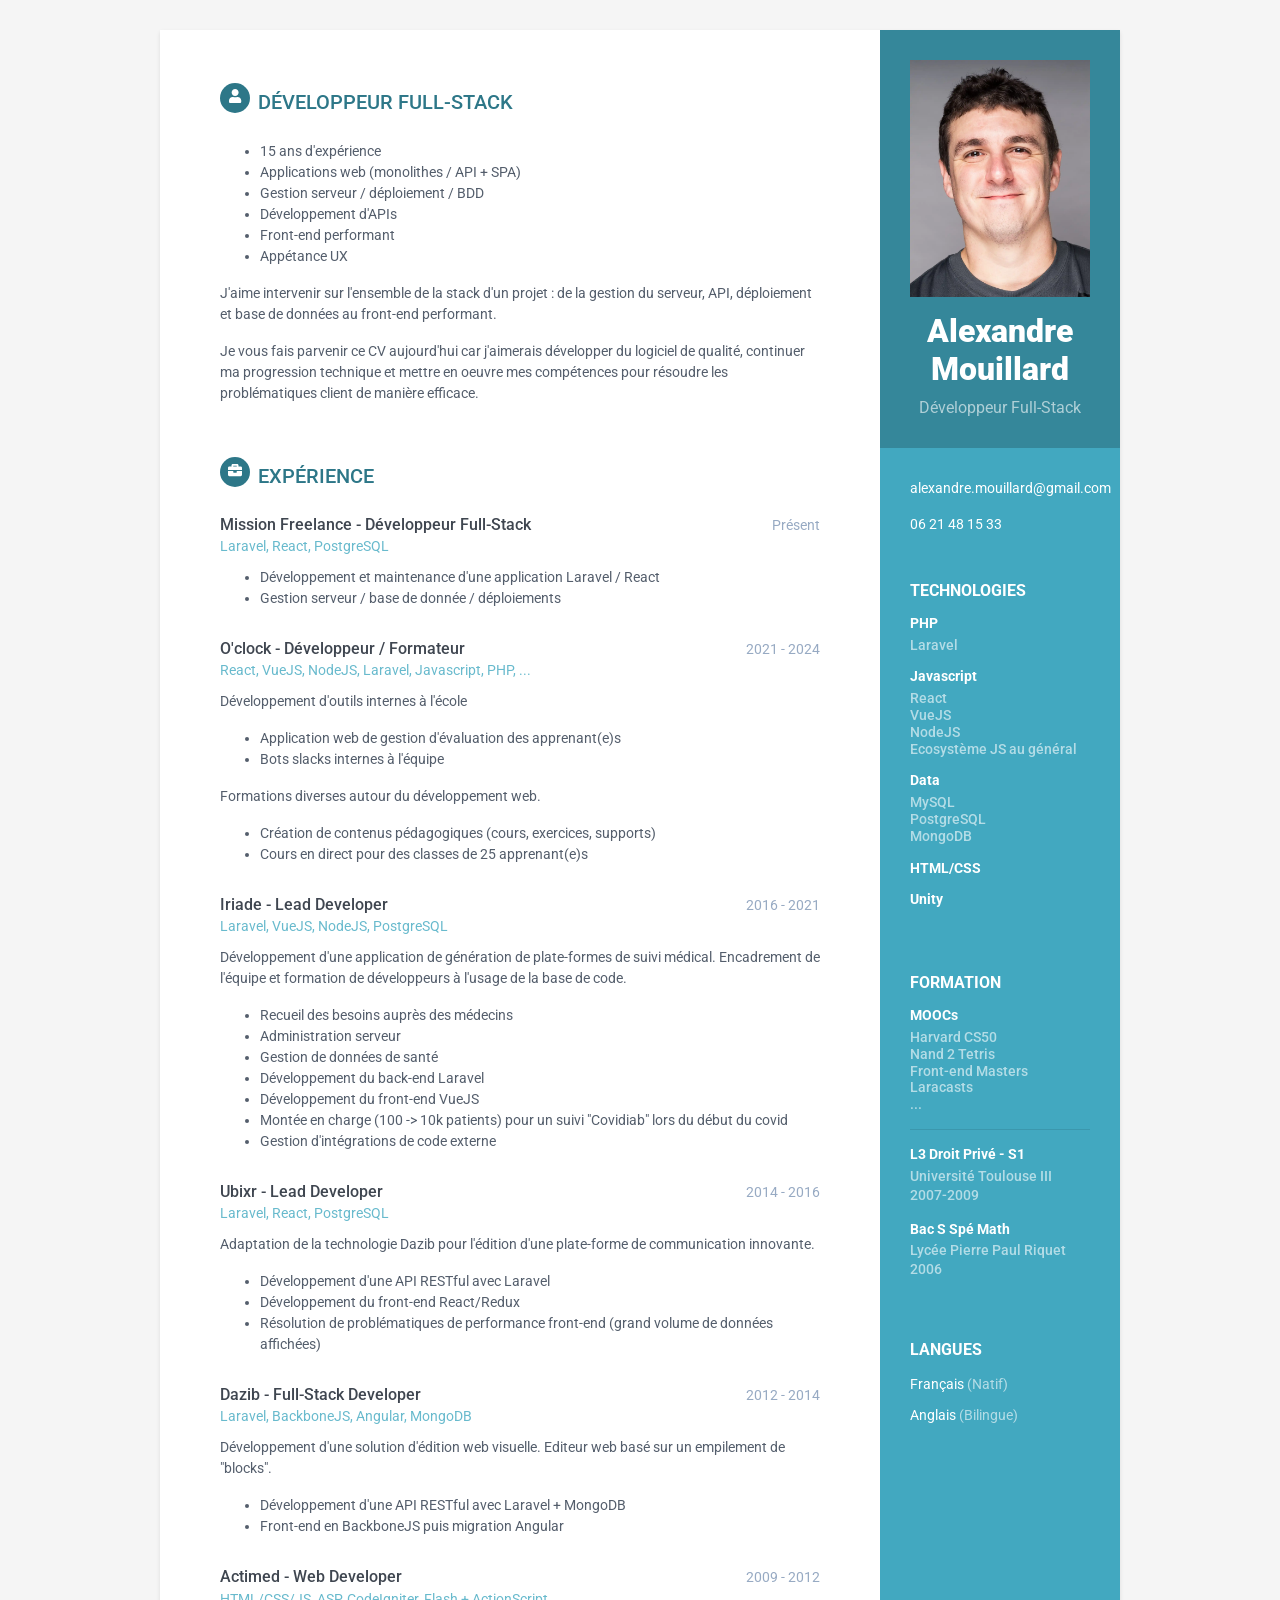
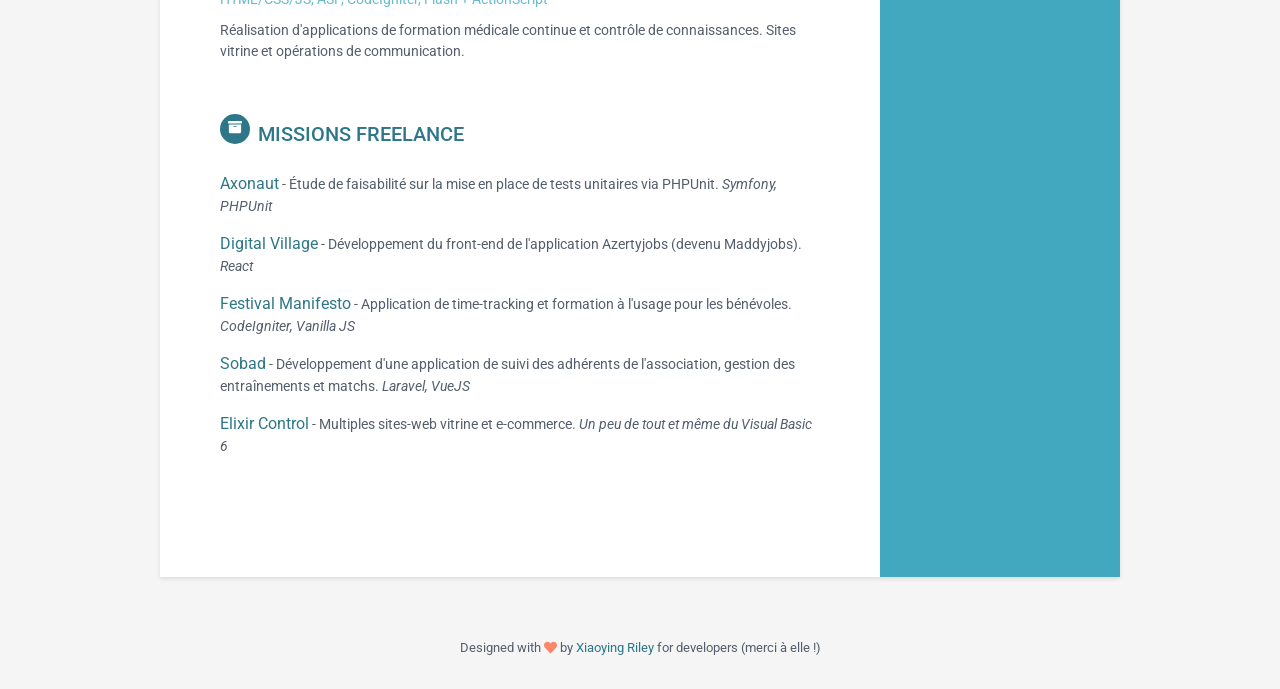
==== index.html @ 25137b3f "Correct dates fix" ====
<!DOCTYPE html>
<html lang="fr">
  <head>
    <title>CV - Alexandre Mouillard - Développeur Full-Stack</title>

    <!-- Meta -->
    <meta charset="utf-8">
    <meta http-equiv="X-UA-Compatible"
          content="IE=edge">
    <meta name="viewport"
          content="width=device-width, initial-scale=1.0">
    <!-- Google Font -->
    <link href="https://fonts.googleapis.com/css?family=Roboto:400,500,400italic,300italic,300,500italic,700,700italic,900,900italic"
          rel="stylesheet"
          type="text/css">
    <!-- FontAwesome JS-->
    <script defer
            src="assets/fontawesome/js/all.min.js"></script>
    <!-- Global CSS -->
    <link rel="stylesheet"
          href="assets/plugins/bootstrap/css/bootstrap.min.css">
    <!-- Theme CSS -->
    <link id="theme-style"
          rel="stylesheet"
          href="assets/css/orbit-1.css">
  </head>

  <body>
    <div class="wrapper">
      <div class="sidebar-wrapper">
        <div class="profile-container">
          <img class="profile" src="assets/images/avatar.webp" alt="" style="max-width: 100%">
          <h1 class="name">Alexandre Mouillard</h1>
          <h3 class="tagline">Développeur Full-Stack</h3>
        </div>

        <div class="contact-container container-block" style="padding-bottom: 0">
          <ul class="list-unstyled contact-list">
            <li class="email">
              <a href="mailto: alexandre.mouillard@gmail.com">alexandre.mouillard@gmail.com</a>
            </li>
            <li class="phone">
              <a href="tel:+33621481533">06 21 48 15 33</a>
            </li>
          </ul>
        </div><!--//contact-container-->

        <div class="education-container container-block">
          <h2 class="container-block-title">Technologies</h2>
          <div class="item">
            <h4 class="degree">PHP</h4>
            <h5 class="meta">Laravel</h5>
          </div><!--//item-->
          <div class="item">
            <h4 class="degree">Javascript</h4>
            <h5 class="meta">React</h5>
            <h5 class="meta">VueJS</h5>
            <h5 class="meta">NodeJS</h5>
            <h5 class="meta">Ecosystème JS au général</h5>
          </div><!--//item-->
          <div class="item">
            <h4 class="degree">Data</h4>
            <h5 class="meta">MySQL</h5>
            <h5 class="meta">PostgreSQL</h5>
            <h5 class="meta">MongoDB</h5>
          </div><!--//item-->
          <div class="item">
            <h4 class="degree">HTML/CSS</h4>
          </div><!--//item-->
          <div class="item">
            <h4 class="degree">Unity</h4>
          </div>
        </div><!--//education-container-->

        <div class="education-container container-block">
          <h2 class="container-block-title">Formation</h2>
          <div class="item">
            <h4 class="degree">MOOCs</h4>
            <h5 class="meta">Harvard CS50</h5>
            <h5 class="meta">Nand 2 Tetris</h5>
            <h5 class="meta">Front-end Masters</h5>
            <h5 class="meta">Laracasts</h5>
            <h5 class="meta">...</h5>
          </div>
          <hr>
          <div class="item">
            <h4 class="degree">L3 Droit Privé - S1</h4>
            <h5 class="meta"></h5>
            <h5 class="meta">Université Toulouse III</h5>
            <div class="time">2007-2009</div>
          </div><!--//item-->
          <div class="item">
            <h4 class="degree">Bac S Spé Math</h4>
            <h5 class="meta">Lycée Pierre Paul Riquet</h5>
            <div class="time">2006</div>
          </div><!--//item-->
        </div><!--//education-container-->



        <div class="languages-container container-block">
          <h2 class="container-block-title">Langues</h2>
          <ul class="list-unstyled interests-list">
            <li>Français
              <span class="lang-desc">(Natif)</span>
            </li>
            <li>Anglais
              <span class="lang-desc">(Bilingue)</span>
            </li>
          </ul>
        </div><!--//interests-->
      </div><!--//sidebar-wrapper-->

      <div class="main-wrapper">
        <section class="section summary-section">
          <h2 class="section-title">
            <span class="icon-holder"><i class="fas fa-user"></i></span>Développeur Full-Stack
          </h2>
          <div class="summary">
            <ul>
              <li>15 ans d'expérience</li>
              <li>Applications web (monolithes / API + SPA)</li>
              <li>Gestion serveur / déploiement / BDD</li>
              <li>Développement d'APIs</li>
              <li>Front-end performant</li>
              <li>Appétance UX</li>
            </ul>

            <p>J'aime intervenir sur l'ensemble de la stack d'un projet : de la gestion du serveur, API, déploiement et base de données au front-end performant.</p>
            <p>Je vous fais parvenir ce CV aujourd'hui car j'aimerais développer du logiciel de qualité, continuer ma progression technique et mettre en oeuvre mes compétences pour résoudre les problématiques client de manière efficace.</p>
          </div><!--//summary-->
        </section><!--//section-->

        <section class="section experiences-section">
          <h2 class="section-title">
            <span class="icon-holder"><i class="fas fa-briefcase"></i></span>Expérience
          </h2>

          <div class="item">
            <div class="meta">
              <div class="upper-row">
                <h3 class="job-title">Mission Freelance - Développeur Full-Stack</h3>
                <div class="time">Présent</div>
              </div><!--//upper-row-->
              <div class="company">Laravel, React, PostgreSQL</div>
            </div><!--//meta-->
            <div class="details">
              <ul>
                <li>Développement et maintenance d'une application Laravel / React</li>
                <li>Gestion serveur / base de donnée / déploiements</li>
              </ul>
            </div><!--//details-->
          </div><!--//item-->

          <div class="item">
            <div class="meta">
              <div class="upper-row">
                <h3 class="job-title">O'clock - Développeur / Formateur</h3>
                <div class="time">2021 - 2024</div>
              </div><!--//upper-row-->
              <div class="company">React, VueJS, NodeJS, Laravel, Javascript, PHP, ...</div>
            </div><!--//meta-->
            <div class="details">
              <p>Développement d'outils internes à l'école</p>
              <ul>
                <li>Application web de gestion d'évaluation des apprenant(e)s</li>
                <li>Bots slacks internes à l'équipe</li>
              </ul>
              <p>Formations diverses autour du développement web.</p>
              <ul>
                <li>Création de contenus pédagogiques (cours, exercices, supports)</li>
                <li>Cours en direct pour des classes de 25 apprenant(e)s</li>
              </ul>
            </div><!--//details-->
          </div><!--//item-->

          <div class="item">
            <div class="meta">
              <div class="upper-row">
                <h3 class="job-title">Iriade - Lead Developer</h3>
                <div class="time">2016 - 2021</div>
              </div><!--//upper-row-->
              <div class="company">Laravel, VueJS, NodeJS, PostgreSQL</div>
            </div><!--//meta-->
            <div class="details">
              <p>Développement d'une application de génération de plate-formes de suivi médical. Encadrement de l'équipe et formation de développeurs à l'usage de la base de code.</p>
              <ul>
                <li>Recueil des besoins auprès des médecins</li>
                <li>Administration serveur</li>
                <li>Gestion de données de santé</li>
                <li>Développement du back-end Laravel</li>
                <li>Développement du front-end VueJS</li>
                <li>Montée en charge (100 -> 10k patients) pour un suivi "Covidiab" lors du début du covid</li>
                <li>Gestion d'intégrations de code externe</li>
              </ul>
            </div><!--//details-->
          </div><!--//item-->

          <div class="item">
            <div class="meta">
              <div class="upper-row">
                <h3 class="job-title">Ubixr - Lead Developer</h3>
                <div class="time">2014 - 2016</div>
              </div><!--//upper-row-->
              <div class="company">Laravel, React, PostgreSQL</div>
            </div><!--//meta-->
            <div class="details">
              <p>Adaptation de la technologie Dazib pour l'édition d'une plate-forme de communication innovante.</p>
              <ul>
                <li>Développement d'une API RESTful avec Laravel</li>
                <li>Développement du front-end React/Redux</li>
                <li>Résolution de problématiques de performance front-end (grand volume de données affichées)</li>
              </ul>
            </div><!--//details-->
          </div><!--//item-->

          <div class="item">
            <div class="meta">
              <div class="upper-row">
                <h3 class="job-title">Dazib - Full-Stack Developer</h3>
                <div class="time">2012 - 2014</div>
              </div><!--//upper-row-->
              <div class="company">Laravel, BackboneJS, Angular, MongoDB</div>
            </div><!--//meta-->
            <div class="details">
              <p>Développement d'une solution d'édition web visuelle. Editeur web basé sur un empilement de "blocks".</p>
              <ul>
                <li>Développement d'une API RESTful avec Laravel + MongoDB</li>
                <li>Front-end en BackboneJS puis migration Angular</li>
              </ul>
            </div><!--//details-->
          </div><!--//item-->

          <div class="item">
            <div class="meta">
              <div class="upper-row">
                <h3 class="job-title">Actimed - Web Developer</h3>
                <div class="time">2009 - 2012</div>
              </div><!--//upper-row-->
              <div class="company">HTML/CSS/JS, ASP, CodeIgniter, Flash + ActionScript</div>
            </div><!--//meta-->
            <div class="details">
             <p>Réalisation d'applications de formation médicale continue et contrôle de connaissances. Sites vitrine et opérations de communication.</p>
            </div><!--//details-->
          </div><!--//item-->
        </section><!--//section-->

        <section class="section projects-section">
          <h2 class="section-title">
            <span class="icon-holder"><i class="fas fa-archive"></i></span>Missions freelance
          </h2>

          <div class="item">
            <span class="project-title"><a href="#"
                                           target="_blank">Axonaut</a></span> -
            <span class="project-tagline">Étude de faisabilité sur la mise en place de tests unitaires via PHPUnit. <i>Symfony, PHPUnit</i></span>
          </div><!--//item-->

          <div class="item">
            <span class="project-title"><a href="#"
                                           target="_blank">Digital Village</a></span> -
            <span class="project-tagline">Développement du front-end de l'application Azertyjobs (devenu Maddyjobs). <i>React</i></span>
          </div><!--//item-->

          <div class="item">
            <span class="project-title"><a href="#"
                                           target="_blank">Festival Manifesto</a></span> -
            <span class="project-tagline">Application de time-tracking et formation à l'usage pour les bénévoles. <i>CodeIgniter, Vanilla JS</i></span>
          </div><!--//item-->

          <div class="item">
            <span class="project-title"><a href="#"
                                           target="_blank">Sobad</a></span> -
            <span class="project-tagline">Développement d'une application de suivi des adhérents de l'association, gestion des entraînements et matchs. <i>Laravel, VueJS</i></span>
          </div><!--//item-->

          <div class="item">
            <span class="project-title"><a href="#"
                                           target="_blank">Elixir Control</a></span> -
            <span class="project-tagline">Multiples sites-web vitrine et e-commerce. <i>Un peu de tout et même du Visual Basic 6</i></span>
          </div><!--//item-->
        </section><!--//section-->
      </div><!--//main-body-->
    </div>

    <footer class="footer">
      <div class="text-center">
        <!--/* This template is free as long as you keep the footer attribution link. If you'd like to use the template without the attribution link, you can buy the commercial license via our website: themes.3rdwavemedia.com Thank you for your support. :) */-->
        <small class="copyright">Designed with
          <i class="fas fa-heart"></i> by
          <a href="http://themes.3rdwavemedia.com"
             target="_blank">Xiaoying Riley</a> for developers (merci à elle !)</small>
      </div><!--//container-->
    </footer><!--//footer-->

  </body>
</html>
---- assets/css/orbit-1.css ----
/*! 
 * Template Name: Orbit - Bootstrap 4 Resume/CV Template for Developers
 * Version: 2.2
 * Author: Xiaoying Riley
 * Copyright: 3rd Wave Media
 * Twitter: @3rdwave_themes
 * Website: http://themes.3rdwavemedia.com/
*/
body {
  font-family: 'Roboto', sans-serif;
  color: #545E6C;
  background: #f5f5f5;
  font-size: 14px;
  -webkit-font-smoothing: antialiased;
  -moz-osx-font-smoothing: grayscale;
}

h1,
h2,
h3,
h4,
h5,
h6 {
  font-weight: 700;
}

a {
  color: #2d7788;
}

a:hover {
  text-decoration: underline;
  color: #1a454f;
  -webkit-transition: all 0.4s ease-in-out;
  -moz-transition: all 0.4s ease-in-out;
  -ms-transition: all 0.4s ease-in-out;
  -o-transition: all 0.4s ease-in-out;
}

a:focus {
  text-decoration: none;
}

p {
  line-height: 1.5;
}

.wrapper {
  background: #42A8C0;
  max-width: 960px;
  margin: 0 auto;
  margin-top: 30px;
  position: relative;
  -webkit-box-shadow: 0px 2px 4px rgba(0, 0, 0, 0.1);
  -moz-box-shadow: 0px 2px 4px rgba(0, 0, 0, 0.1);
  box-shadow: 0px 2px 4px rgba(0, 0, 0, 0.1);
}

.sidebar-wrapper {
  background: #42A8C0;
  position: absolute;
  right: 0;
  width: 240px;
  height: 100%;
  min-height: 800px;
  color: #fff;
}

.sidebar-wrapper a {
  color: #fff;
}

.sidebar-wrapper .profile-container {
  padding: 30px;
  background: rgba(0, 0, 0, 0.2);
  text-align: center;
  color: #fff;
}

.sidebar-wrapper .name {
  font-size: 32px;
  font-weight: 900;
  margin-top: 0;
  margin-bottom: 10px;
}

.sidebar-wrapper .tagline {
  color: rgba(255, 255, 255, 0.6);
  font-size: 16px;
  font-weight: 400;
  margin-top: 0;
  margin-bottom: 0;
}

.sidebar-wrapper .profile {
  margin-bottom: 15px;
}

.sidebar-wrapper .contact-list .svg-inline--fa {
  margin-right: 5px;
  font-size: 18px;
  vertical-align: middle;
}

.sidebar-wrapper .contact-list li {
  margin-bottom: 15px;
}

.sidebar-wrapper .contact-list li:last-child {
  margin-bottom: 0;
}

.sidebar-wrapper .contact-list .email .svg-inline--fa {
  font-size: 14px;
}

.sidebar-wrapper .container-block {
  padding: 30px;
}

.sidebar-wrapper .container-block-title {
  text-transform: uppercase;
  font-size: 16px;
  font-weight: 700;
  margin-top: 0;
  margin-bottom: 15px;
}

.sidebar-wrapper .degree {
  font-size: 14px;
  margin-top: 0;
  margin-bottom: 5px;
}

.sidebar-wrapper .education-container .item {
  margin-bottom: 15px;
}

.sidebar-wrapper .education-container .item:last-child {
  margin-bottom: 0;
}

.sidebar-wrapper .education-container .meta {
  color: rgba(255, 255, 255, 0.6);
  font-weight: 500;
  margin-bottom: 0px;
  margin-top: 0;
  font-size: 14px;
}

.sidebar-wrapper .education-container .time {
  color: rgba(255, 255, 255, 0.6);
  font-weight: 500;
  margin-bottom: 0px;
}

.sidebar-wrapper .languages-container .lang-desc {
  color: rgba(255, 255, 255, 0.6);
}

.sidebar-wrapper .languages-list {
  margin-bottom: 0;
}

.sidebar-wrapper .languages-list li {
  margin-bottom: 10px;
}

.sidebar-wrapper .languages-list li:last-child {
  margin-bottom: 0;
}

.sidebar-wrapper .interests-list {
  margin-bottom: 0;
}

.sidebar-wrapper .interests-list li {
  margin-bottom: 10px;
}

.sidebar-wrapper .interests-list li:last-child {
  margin-bottom: 0;
}

.main-wrapper {
  background: #fff;
  padding: 60px;
  padding-right: 300px;
}

.main-wrapper .section-title {
  text-transform: uppercase;
  font-size: 20px;
  font-weight: 500;
  color: #2d7788;
  position: relative;
  margin-top: 0;
  margin-bottom: 20px;
}

.main-wrapper .section-title .icon-holder {
  width: 30px;
  height: 30px;
  margin-right: 8px;
  display: inline-block;
  color: #fff;
  -webkit-border-radius: 50%;
  -moz-border-radius: 50%;
  -ms-border-radius: 50%;
  -o-border-radius: 50%;
  border-radius: 50%;
  -moz-background-clip: padding;
  -webkit-background-clip: padding-box;
  background-clip: padding-box;
  background: #2d7788;
  text-align: center;
  font-size: 16px;
  position: relative;
  top: -8px;
}

.main-wrapper .section-title .icon-holder .svg-inline--fa {
  font-size: 14px;
  margin-top: 6px;
}

.main-wrapper .section {
  margin-bottom: 60px;
}

.main-wrapper .experiences-section .item {
  margin-bottom: 30px;
}

.main-wrapper .upper-row {
  position: relative;
  overflow: hidden;
  margin-bottom: 2px;
}

.main-wrapper .job-title {
  color: #3F4650;
  font-size: 16px;
  margin-top: 0;
  margin-bottom: 0;
  font-weight: 500;
}

.main-wrapper .time {
  position: absolute;
  right: 0;
  top: 0;
  color: #97AAC3;
}

.main-wrapper .company {
  margin-bottom: 10px;
  color: #68bacd;
}

.main-wrapper .project-title {
  font-size: 16px;
  font-weight: 400;
  margin-top: 0;
  margin-bottom: 5px;
}

.main-wrapper .projects-section .intro {
  margin-bottom: 30px;
}

.main-wrapper .projects-section .item {
  margin-bottom: 15px;
}

.skillset .item {
  margin-bottom: 15px;
  overflow: hidden;
}

.skillset .level-title {
  font-size: 14px;
  margin-top: 0;
  margin-bottom: 12px;
}

.skillset .level-bar {
  height: 12px;
  background: #f5f5f5;
  -webkit-border-radius: 2px;
  -moz-border-radius: 2px;
  -ms-border-radius: 2px;
  -o-border-radius: 2px;
  border-radius: 2px;
  -moz-background-clip: padding;
  -webkit-background-clip: padding-box;
  background-clip: padding-box;
}

.skillset .theme-progress-bar {
  background: #68bacd;
}

.footer {
  padding: 30px;
  padding-top: 60px;
}

.footer .copyright {
  line-height: 1.6;
  color: #545E6C;
  font-size: 13px;
}

.footer .fa-heart {
  color: #fb866a;
}

@media (max-width: 767.98px) {
  .sidebar-wrapper {
    position: static;
    width: inherit;
  }

  .main-wrapper {
    padding: 30px;
  }

  .main-wrapper .time {
    position: static;
    display: block;
    margin-top: 5px;
  }

  .main-wrapper .upper-row {
    margin-bottom: 0;
  }
}

@media (min-width: 992px) {
  .skillset .level-title {
    display: inline-block;
    float: left;
    width: 30%;
    margin-bottom: 0;
  }
}
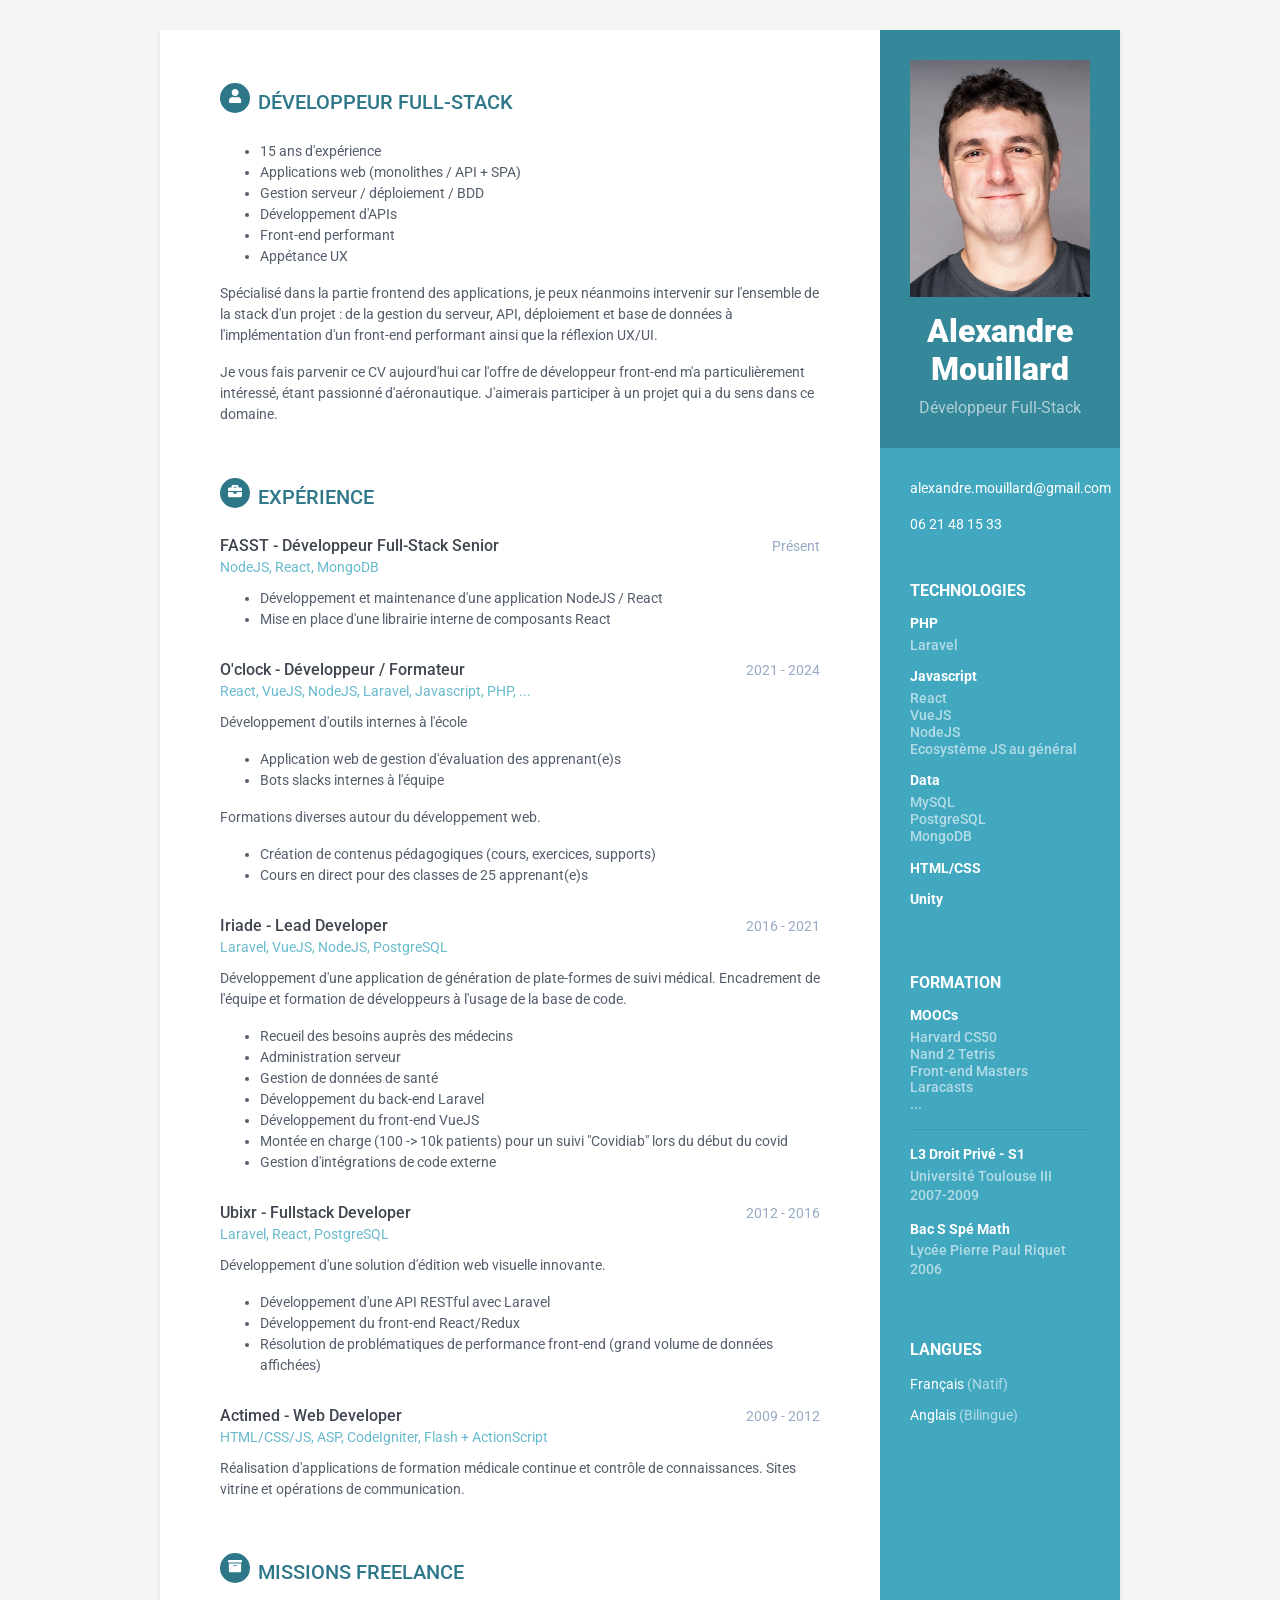
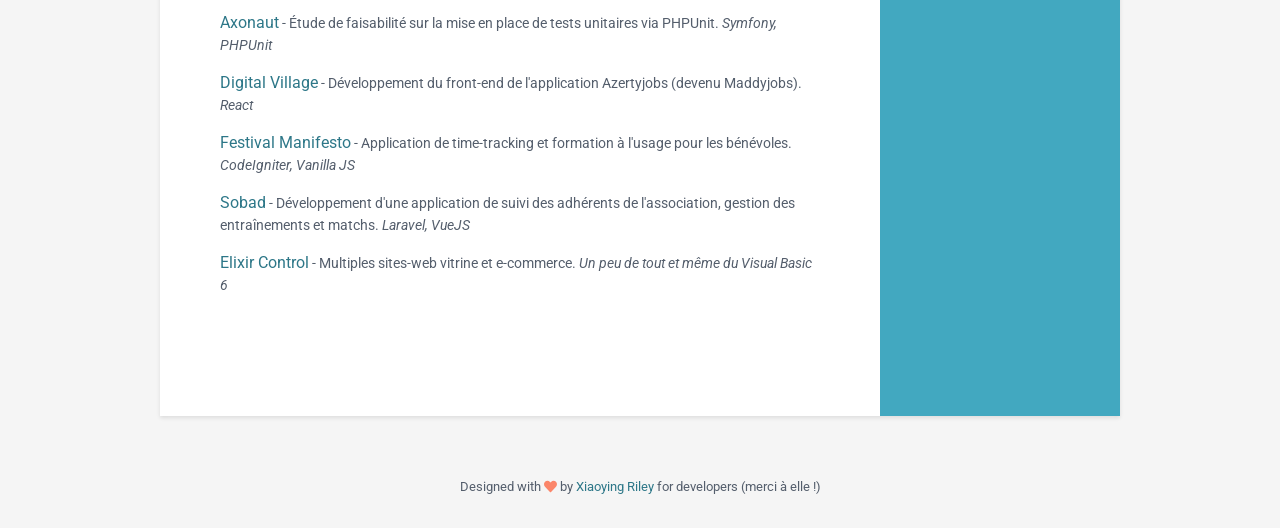
==== commit 8ddd12a6: "Update" ====
--- a/index.html
+++ b/index.html
@@ -1,298 +1,284 @@
 <!DOCTYPE html>
 <html lang="fr">
-  <head>
-    <title>CV - Alexandre Mouillard - Développeur Full-Stack</title>
-
-    <!-- Meta -->
-    <meta charset="utf-8">
-    <meta http-equiv="X-UA-Compatible"
-          content="IE=edge">
-    <meta name="viewport"
-          content="width=device-width, initial-scale=1.0">
-    <!-- Google Font -->
-    <link href="https://fonts.googleapis.com/css?family=Roboto:400,500,400italic,300italic,300,500italic,700,700italic,900,900italic"
-          rel="stylesheet"
-          type="text/css">
-    <!-- FontAwesome JS-->
-    <script defer
-            src="assets/fontawesome/js/all.min.js"></script>
-    <!-- Global CSS -->
-    <link rel="stylesheet"
-          href="assets/plugins/bootstrap/css/bootstrap.min.css">
-    <!-- Theme CSS -->
-    <link id="theme-style"
-          rel="stylesheet"
-          href="assets/css/orbit-1.css">
-  </head>
-
-  <body>
-    <div class="wrapper">
-      <div class="sidebar-wrapper">
-        <div class="profile-container">
-          <img class="profile" src="assets/images/avatar.webp" alt="" style="max-width: 100%">
-          <h1 class="name">Alexandre Mouillard</h1>
-          <h3 class="tagline">Développeur Full-Stack</h3>
+
+<head>
+  <title>CV - Alexandre Mouillard - Développeur Full-Stack</title>
+
+  <!-- Meta -->
+  <meta charset="utf-8">
+  <meta http-equiv="X-UA-Compatible" content="IE=edge">
+  <meta name="viewport" content="width=device-width, initial-scale=1.0">
+  <!-- Google Font -->
+  <link
+    href="https://fonts.googleapis.com/css?family=Roboto:400,500,400italic,300italic,300,500italic,700,700italic,900,900italic"
+    rel="stylesheet" type="text/css">
+  <!-- FontAwesome JS-->
+  <script defer src="assets/fontawesome/js/all.min.js"></script>
+  <!-- Global CSS -->
+  <link rel="stylesheet" href="assets/plugins/bootstrap/css/bootstrap.min.css">
+  <!-- Theme CSS -->
+  <link id="theme-style" rel="stylesheet" href="assets/css/orbit-1.css">
+</head>
+
+<body>
+  <div class="wrapper">
+    <div class="sidebar-wrapper">
+      <div class="profile-container">
+        <img class="profile" src="assets/images/avatar.webp" alt="" style="max-width: 100%">
+        <h1 class="name">Alexandre Mouillard</h1>
+        <h3 class="tagline">Développeur Full-Stack</h3>
+      </div>
+
+      <div class="contact-container container-block" style="padding-bottom: 0">
+        <ul class="list-unstyled contact-list">
+          <li class="email">
+            <a href="mailto: alexandre.mouillard@gmail.com">alexandre.mouillard@gmail.com</a>
+          </li>
+          <li class="phone">
+            <a href="tel:+33621481533">06 21 48 15 33</a>
+          </li>
+        </ul>
+      </div><!--//contact-container-->
+
+      <div class="education-container container-block">
+        <h2 class="container-block-title">Technologies</h2>
+        <div class="item">
+          <h4 class="degree">PHP</h4>
+          <h5 class="meta">Laravel</h5>
+        </div><!--//item-->
+        <div class="item">
+          <h4 class="degree">Javascript</h4>
+          <h5 class="meta">React</h5>
+          <h5 class="meta">VueJS</h5>
+          <h5 class="meta">NodeJS</h5>
+          <h5 class="meta">Ecosystème JS au général</h5>
+        </div><!--//item-->
+        <div class="item">
+          <h4 class="degree">Data</h4>
+          <h5 class="meta">MySQL</h5>
+          <h5 class="meta">PostgreSQL</h5>
+          <h5 class="meta">MongoDB</h5>
+        </div><!--//item-->
+        <div class="item">
+          <h4 class="degree">HTML/CSS</h4>
+        </div><!--//item-->
+        <div class="item">
+          <h4 class="degree">Unity</h4>
         </div>
-
-        <div class="contact-container container-block" style="padding-bottom: 0">
-          <ul class="list-unstyled contact-list">
-            <li class="email">
-              <a href="mailto: alexandre.mouillard@gmail.com">alexandre.mouillard@gmail.com</a>
-            </li>
-            <li class="phone">
-              <a href="tel:+33621481533">06 21 48 15 33</a>
-            </li>
+      </div><!--//education-container-->
+
+      <div class="education-container container-block">
+        <h2 class="container-block-title">Formation</h2>
+        <div class="item">
+          <h4 class="degree">MOOCs</h4>
+          <h5 class="meta">Harvard CS50</h5>
+          <h5 class="meta">Nand 2 Tetris</h5>
+          <h5 class="meta">Front-end Masters</h5>
+          <h5 class="meta">Laracasts</h5>
+          <h5 class="meta">...</h5>
+        </div>
+        <hr>
+        <div class="item">
+          <h4 class="degree">L3 Droit Privé - S1</h4>
+          <h5 class="meta"></h5>
+          <h5 class="meta">Université Toulouse III</h5>
+          <div class="time">2007-2009</div>
+        </div><!--//item-->
+        <div class="item">
+          <h4 class="degree">Bac S Spé Math</h4>
+          <h5 class="meta">Lycée Pierre Paul Riquet</h5>
+          <div class="time">2006</div>
+        </div><!--//item-->
+      </div><!--//education-container-->
+
+
+
+      <div class="languages-container container-block">
+        <h2 class="container-block-title">Langues</h2>
+        <ul class="list-unstyled interests-list">
+          <li>Français
+            <span class="lang-desc">(Natif)</span>
+          </li>
+          <li>Anglais
+            <span class="lang-desc">(Bilingue)</span>
+          </li>
+        </ul>
+      </div><!--//interests-->
+    </div><!--//sidebar-wrapper-->
+
+    <div class="main-wrapper">
+      <section class="section summary-section">
+        <h2 class="section-title">
+          <span class="icon-holder"><i class="fas fa-user"></i></span>Développeur Full-Stack
+        </h2>
+        <div class="summary">
+          <ul>
+            <li>15 ans d'expérience</li>
+            <li>Applications web (monolithes / API + SPA)</li>
+            <li>Gestion serveur / déploiement / BDD</li>
+            <li>Développement d'APIs</li>
+            <li>Front-end performant</li>
+            <li>Appétance UX</li>
           </ul>
-        </div><!--//contact-container-->
-
-        <div class="education-container container-block">
-          <h2 class="container-block-title">Technologies</h2>
-          <div class="item">
-            <h4 class="degree">PHP</h4>
-            <h5 class="meta">Laravel</h5>
-          </div><!--//item-->
-          <div class="item">
-            <h4 class="degree">Javascript</h4>
-            <h5 class="meta">React</h5>
-            <h5 class="meta">VueJS</h5>
-            <h5 class="meta">NodeJS</h5>
-            <h5 class="meta">Ecosystème JS au général</h5>
-          </div><!--//item-->
-          <div class="item">
-            <h4 class="degree">Data</h4>
-            <h5 class="meta">MySQL</h5>
-            <h5 class="meta">PostgreSQL</h5>
-            <h5 class="meta">MongoDB</h5>
-          </div><!--//item-->
-          <div class="item">
-            <h4 class="degree">HTML/CSS</h4>
-          </div><!--//item-->
-          <div class="item">
-            <h4 class="degree">Unity</h4>
-          </div>
-        </div><!--//education-container-->
-
-        <div class="education-container container-block">
-          <h2 class="container-block-title">Formation</h2>
-          <div class="item">
-            <h4 class="degree">MOOCs</h4>
-            <h5 class="meta">Harvard CS50</h5>
-            <h5 class="meta">Nand 2 Tetris</h5>
-            <h5 class="meta">Front-end Masters</h5>
-            <h5 class="meta">Laracasts</h5>
-            <h5 class="meta">...</h5>
-          </div>
-          <hr>
-          <div class="item">
-            <h4 class="degree">L3 Droit Privé - S1</h4>
-            <h5 class="meta"></h5>
-            <h5 class="meta">Université Toulouse III</h5>
-            <div class="time">2007-2009</div>
-          </div><!--//item-->
-          <div class="item">
-            <h4 class="degree">Bac S Spé Math</h4>
-            <h5 class="meta">Lycée Pierre Paul Riquet</h5>
-            <div class="time">2006</div>
-          </div><!--//item-->
-        </div><!--//education-container-->
-
-
-
-        <div class="languages-container container-block">
-          <h2 class="container-block-title">Langues</h2>
-          <ul class="list-unstyled interests-list">
-            <li>Français
-              <span class="lang-desc">(Natif)</span>
-            </li>
-            <li>Anglais
-              <span class="lang-desc">(Bilingue)</span>
-            </li>
-          </ul>
-        </div><!--//interests-->
-      </div><!--//sidebar-wrapper-->
-
-      <div class="main-wrapper">
-        <section class="section summary-section">
-          <h2 class="section-title">
-            <span class="icon-holder"><i class="fas fa-user"></i></span>Développeur Full-Stack
-          </h2>
-          <div class="summary">
-            <ul>
-              <li>15 ans d'expérience</li>
-              <li>Applications web (monolithes / API + SPA)</li>
-              <li>Gestion serveur / déploiement / BDD</li>
-              <li>Développement d'APIs</li>
-              <li>Front-end performant</li>
-              <li>Appétance UX</li>
-            </ul>
-
-            <p>J'aime intervenir sur l'ensemble de la stack d'un projet : de la gestion du serveur, API, déploiement et base de données au front-end performant.</p>
-            <p>Je vous fais parvenir ce CV aujourd'hui car j'aimerais développer du logiciel de qualité, continuer ma progression technique et mettre en oeuvre mes compétences pour résoudre les problématiques client de manière efficace.</p>
-          </div><!--//summary-->
-        </section><!--//section-->
-
-        <section class="section experiences-section">
-          <h2 class="section-title">
-            <span class="icon-holder"><i class="fas fa-briefcase"></i></span>Expérience
-          </h2>
-
-          <div class="item">
-            <div class="meta">
-              <div class="upper-row">
-                <h3 class="job-title">Mission Freelance - Développeur Full-Stack</h3>
-                <div class="time">Présent</div>
-              </div><!--//upper-row-->
-              <div class="company">Laravel, React, PostgreSQL</div>
-            </div><!--//meta-->
-            <div class="details">
-              <ul>
-                <li>Développement et maintenance d'une application Laravel / React</li>
-                <li>Gestion serveur / base de donnée / déploiements</li>
-              </ul>
-            </div><!--//details-->
-          </div><!--//item-->
-
-          <div class="item">
-            <div class="meta">
-              <div class="upper-row">
-                <h3 class="job-title">O'clock - Développeur / Formateur</h3>
-                <div class="time">2021 - 2024</div>
-              </div><!--//upper-row-->
-              <div class="company">React, VueJS, NodeJS, Laravel, Javascript, PHP, ...</div>
-            </div><!--//meta-->
-            <div class="details">
-              <p>Développement d'outils internes à l'école</p>
-              <ul>
-                <li>Application web de gestion d'évaluation des apprenant(e)s</li>
-                <li>Bots slacks internes à l'équipe</li>
-              </ul>
-              <p>Formations diverses autour du développement web.</p>
-              <ul>
-                <li>Création de contenus pédagogiques (cours, exercices, supports)</li>
-                <li>Cours en direct pour des classes de 25 apprenant(e)s</li>
-              </ul>
-            </div><!--//details-->
-          </div><!--//item-->
-
-          <div class="item">
-            <div class="meta">
-              <div class="upper-row">
-                <h3 class="job-title">Iriade - Lead Developer</h3>
-                <div class="time">2016 - 2021</div>
-              </div><!--//upper-row-->
-              <div class="company">Laravel, VueJS, NodeJS, PostgreSQL</div>
-            </div><!--//meta-->
-            <div class="details">
-              <p>Développement d'une application de génération de plate-formes de suivi médical. Encadrement de l'équipe et formation de développeurs à l'usage de la base de code.</p>
-              <ul>
-                <li>Recueil des besoins auprès des médecins</li>
-                <li>Administration serveur</li>
-                <li>Gestion de données de santé</li>
-                <li>Développement du back-end Laravel</li>
-                <li>Développement du front-end VueJS</li>
-                <li>Montée en charge (100 -> 10k patients) pour un suivi "Covidiab" lors du début du covid</li>
-                <li>Gestion d'intégrations de code externe</li>
-              </ul>
-            </div><!--//details-->
-          </div><!--//item-->
-
-          <div class="item">
-            <div class="meta">
-              <div class="upper-row">
-                <h3 class="job-title">Ubixr - Lead Developer</h3>
-                <div class="time">2014 - 2016</div>
-              </div><!--//upper-row-->
-              <div class="company">Laravel, React, PostgreSQL</div>
-            </div><!--//meta-->
-            <div class="details">
-              <p>Adaptation de la technologie Dazib pour l'édition d'une plate-forme de communication innovante.</p>
-              <ul>
-                <li>Développement d'une API RESTful avec Laravel</li>
-                <li>Développement du front-end React/Redux</li>
-                <li>Résolution de problématiques de performance front-end (grand volume de données affichées)</li>
-              </ul>
-            </div><!--//details-->
-          </div><!--//item-->
-
-          <div class="item">
-            <div class="meta">
-              <div class="upper-row">
-                <h3 class="job-title">Dazib - Full-Stack Developer</h3>
-                <div class="time">2012 - 2014</div>
-              </div><!--//upper-row-->
-              <div class="company">Laravel, BackboneJS, Angular, MongoDB</div>
-            </div><!--//meta-->
-            <div class="details">
-              <p>Développement d'une solution d'édition web visuelle. Editeur web basé sur un empilement de "blocks".</p>
-              <ul>
-                <li>Développement d'une API RESTful avec Laravel + MongoDB</li>
-                <li>Front-end en BackboneJS puis migration Angular</li>
-              </ul>
-            </div><!--//details-->
-          </div><!--//item-->
-
-          <div class="item">
-            <div class="meta">
-              <div class="upper-row">
-                <h3 class="job-title">Actimed - Web Developer</h3>
-                <div class="time">2009 - 2012</div>
-              </div><!--//upper-row-->
-              <div class="company">HTML/CSS/JS, ASP, CodeIgniter, Flash + ActionScript</div>
-            </div><!--//meta-->
-            <div class="details">
-             <p>Réalisation d'applications de formation médicale continue et contrôle de connaissances. Sites vitrine et opérations de communication.</p>
-            </div><!--//details-->
-          </div><!--//item-->
-        </section><!--//section-->
-
-        <section class="section projects-section">
-          <h2 class="section-title">
-            <span class="icon-holder"><i class="fas fa-archive"></i></span>Missions freelance
-          </h2>
-
-          <div class="item">
-            <span class="project-title"><a href="#"
-                                           target="_blank">Axonaut</a></span> -
-            <span class="project-tagline">Étude de faisabilité sur la mise en place de tests unitaires via PHPUnit. <i>Symfony, PHPUnit</i></span>
-          </div><!--//item-->
-
-          <div class="item">
-            <span class="project-title"><a href="#"
-                                           target="_blank">Digital Village</a></span> -
-            <span class="project-tagline">Développement du front-end de l'application Azertyjobs (devenu Maddyjobs). <i>React</i></span>
-          </div><!--//item-->
-
-          <div class="item">
-            <span class="project-title"><a href="#"
-                                           target="_blank">Festival Manifesto</a></span> -
-            <span class="project-tagline">Application de time-tracking et formation à l'usage pour les bénévoles. <i>CodeIgniter, Vanilla JS</i></span>
-          </div><!--//item-->
-
-          <div class="item">
-            <span class="project-title"><a href="#"
-                                           target="_blank">Sobad</a></span> -
-            <span class="project-tagline">Développement d'une application de suivi des adhérents de l'association, gestion des entraînements et matchs. <i>Laravel, VueJS</i></span>
-          </div><!--//item-->
-
-          <div class="item">
-            <span class="project-title"><a href="#"
-                                           target="_blank">Elixir Control</a></span> -
-            <span class="project-tagline">Multiples sites-web vitrine et e-commerce. <i>Un peu de tout et même du Visual Basic 6</i></span>
-          </div><!--//item-->
-        </section><!--//section-->
-      </div><!--//main-body-->
-    </div>
-
-    <footer class="footer">
-      <div class="text-center">
-        <!--/* This template is free as long as you keep the footer attribution link. If you'd like to use the template without the attribution link, you can buy the commercial license via our website: themes.3rdwavemedia.com Thank you for your support. :) */-->
-        <small class="copyright">Designed with
-          <i class="fas fa-heart"></i> by
-          <a href="http://themes.3rdwavemedia.com"
-             target="_blank">Xiaoying Riley</a> for developers (merci à elle !)</small>
-      </div><!--//container-->
-    </footer><!--//footer-->
-
-  </body>
-</html> 
-
+          <p>
+            Spécialisé dans la partie frontend des applications, je peux néanmoins intervenir sur l'ensemble
+            de la stack d'un projet : de la gestion du serveur, API, déploiement et base de données à l'implémentation
+            d'un front-end performant ainsi que la réflexion UX/UI.
+          </p>
+          <p>Je vous fais parvenir ce CV aujourd'hui car l'offre de développeur front-end m'a particulièrement
+            intéressé,
+            étant passionné d'aéronautique. J'aimerais participer à un projet qui a du sens dans ce domaine.
+          </p>
+        </div><!--//summary-->
+      </section><!--//section-->
+
+      <section class="section experiences-section">
+        <h2 class="section-title">
+          <span class="icon-holder"><i class="fas fa-briefcase"></i></span>Expérience
+        </h2>
+
+        <div class="item">
+          <div class="meta">
+            <div class="upper-row">
+              <h3 class="job-title">FASST - Développeur Full-Stack Senior</h3>
+              <div class="time">Présent</div>
+            </div><!--//upper-row-->
+            <div class="company">NodeJS, React, MongoDB</div>
+          </div><!--//meta-->
+          <div class="details">
+            <ul>
+              <li>Développement et maintenance d'une application NodeJS / React</li>
+              <li>Mise en place d'une librairie interne de composants React</li>
+            </ul>
+          </div><!--//details-->
+        </div><!--//item-->
+
+        <div class="item">
+          <div class="meta">
+            <div class="upper-row">
+              <h3 class="job-title">O'clock - Développeur / Formateur</h3>
+              <div class="time">2021 - 2024</div>
+            </div><!--//upper-row-->
+            <div class="company">React, VueJS, NodeJS, Laravel, Javascript, PHP, ...</div>
+          </div><!--//meta-->
+          <div class="details">
+            <p>Développement d'outils internes à l'école</p>
+            <ul>
+              <li>Application web de gestion d'évaluation des apprenant(e)s</li>
+              <li>Bots slacks internes à l'équipe</li>
+            </ul>
+            <p>Formations diverses autour du développement web.</p>
+            <ul>
+              <li>Création de contenus pédagogiques (cours, exercices, supports)</li>
+              <li>Cours en direct pour des classes de 25 apprenant(e)s</li>
+            </ul>
+          </div><!--//details-->
+        </div><!--//item-->
+
+        <div class="item">
+          <div class="meta">
+            <div class="upper-row">
+              <h3 class="job-title">Iriade - Lead Developer</h3>
+              <div class="time">2016 - 2021</div>
+            </div><!--//upper-row-->
+            <div class="company">Laravel, VueJS, NodeJS, PostgreSQL</div>
+          </div><!--//meta-->
+          <div class="details">
+            <p>Développement d'une application de génération de plate-formes de suivi médical. Encadrement de l'équipe
+              et formation de développeurs à l'usage de la base de code.</p>
+            <ul>
+              <li>Recueil des besoins auprès des médecins</li>
+              <li>Administration serveur</li>
+              <li>Gestion de données de santé</li>
+              <li>Développement du back-end Laravel</li>
+              <li>Développement du front-end VueJS</li>
+              <li>Montée en charge (100 -> 10k patients) pour un suivi "Covidiab" lors du début du covid</li>
+              <li>Gestion d'intégrations de code externe</li>
+            </ul>
+          </div><!--//details-->
+        </div><!--//item-->
+
+        <div class="item">
+          <div class="meta">
+            <div class="upper-row">
+              <h3 class="job-title">Ubixr - Fullstack Developer</h3>
+              <div class="time">2012 - 2016</div>
+            </div><!--//upper-row-->
+            <div class="company">Laravel, React, PostgreSQL</div>
+          </div><!--//meta-->
+          <div class="details">
+            <p>Développement d'une solution d'édition web visuelle innovante.</p>
+            <ul>
+              <li>Développement d'une API RESTful avec Laravel</li>
+              <li>Développement du front-end React/Redux</li>
+              <li>Résolution de problématiques de performance front-end (grand volume de données affichées)</li>
+            </ul>
+          </div><!--//details-->
+        </div><!--//item-->
+
+        <div class="item">
+          <div class="meta">
+            <div class="upper-row">
+              <h3 class="job-title">Actimed - Web Developer</h3>
+              <div class="time">2009 - 2012</div>
+            </div><!--//upper-row-->
+            <div class="company">HTML/CSS/JS, ASP, CodeIgniter, Flash + ActionScript</div>
+          </div><!--//meta-->
+          <div class="details">
+            <p>Réalisation d'applications de formation médicale continue et contrôle de connaissances. Sites vitrine et
+              opérations de communication.</p>
+          </div><!--//details-->
+        </div><!--//item-->
+      </section><!--//section-->
+
+      <section class="section projects-section">
+        <h2 class="section-title">
+          <span class="icon-holder"><i class="fas fa-archive"></i></span>Missions freelance
+        </h2>
+
+        <div class="item">
+          <span class="project-title"><a href="#" target="_blank">Axonaut</a></span> -
+          <span class="project-tagline">Étude de faisabilité sur la mise en place de tests unitaires via PHPUnit.
+            <i>Symfony, PHPUnit</i></span>
+        </div><!--//item-->
+
+        <div class="item">
+          <span class="project-title"><a href="#" target="_blank">Digital Village</a></span> -
+          <span class="project-tagline">Développement du front-end de l'application Azertyjobs (devenu Maddyjobs).
+            <i>React</i></span>
+        </div><!--//item-->
+
+        <div class="item">
+          <span class="project-title"><a href="#" target="_blank">Festival Manifesto</a></span> -
+          <span class="project-tagline">Application de time-tracking et formation à l'usage pour les bénévoles.
+            <i>CodeIgniter, Vanilla JS</i></span>
+        </div><!--//item-->
+
+        <div class="item">
+          <span class="project-title"><a href="#" target="_blank">Sobad</a></span> -
+          <span class="project-tagline">Développement d'une application de suivi des adhérents de l'association, gestion
+            des entraînements et matchs. <i>Laravel, VueJS</i></span>
+        </div><!--//item-->
+
+        <div class="item">
+          <span class="project-title"><a href="#" target="_blank">Elixir Control</a></span> -
+          <span class="project-tagline">Multiples sites-web vitrine et e-commerce. <i>Un peu de tout et même du Visual
+              Basic 6</i></span>
+        </div><!--//item-->
+      </section><!--//section-->
+    </div><!--//main-body-->
+  </div>
+
+  <footer class="footer">
+    <div class="text-center">
+      <!--/* This template is free as long as you keep the footer attribution link. If you'd like to use the template without the attribution link, you can buy the commercial license via our website: themes.3rdwavemedia.com Thank you for your support. :) */-->
+      <small class="copyright">Designed with
+        <i class="fas fa-heart"></i> by
+        <a href="http://themes.3rdwavemedia.com" target="_blank">Xiaoying Riley</a> for developers (merci à elle
+        !)</small>
+    </div><!--//container-->
+  </footer><!--//footer-->
+
+</body>
+
+</html>
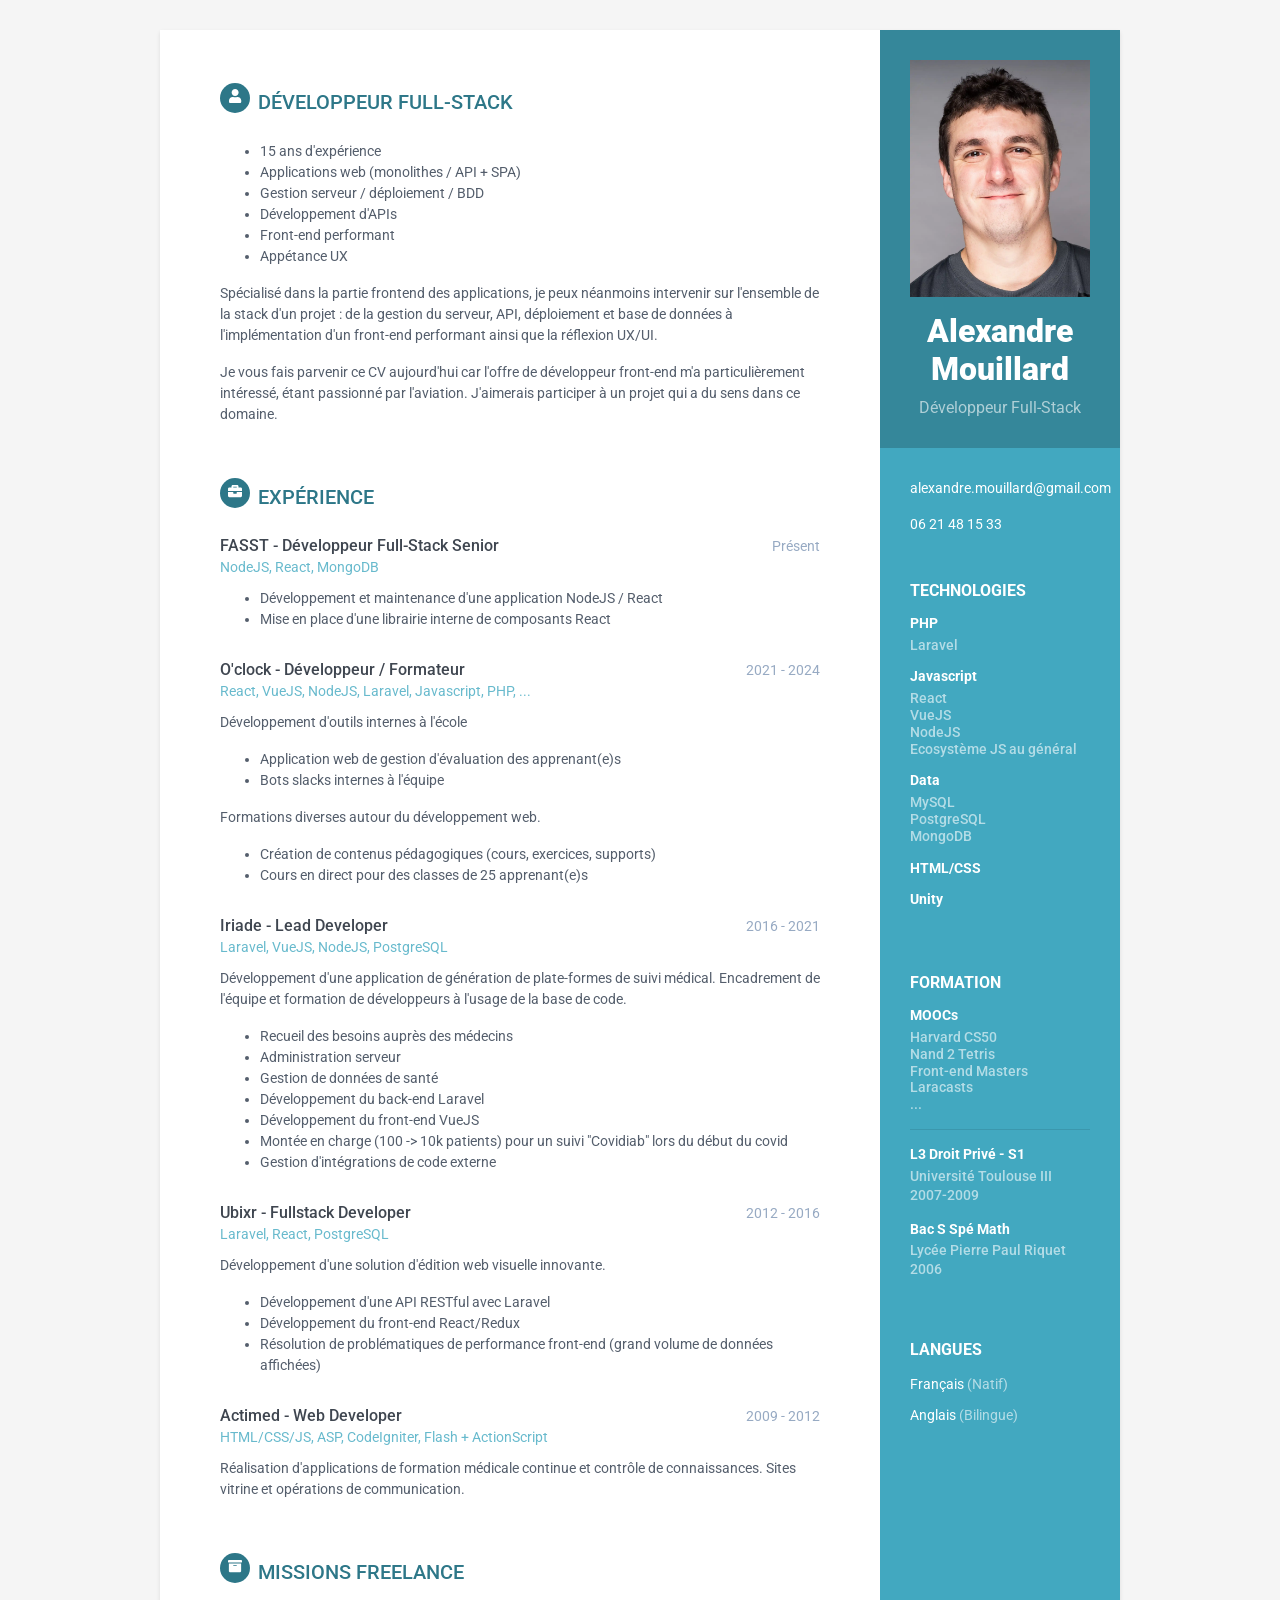
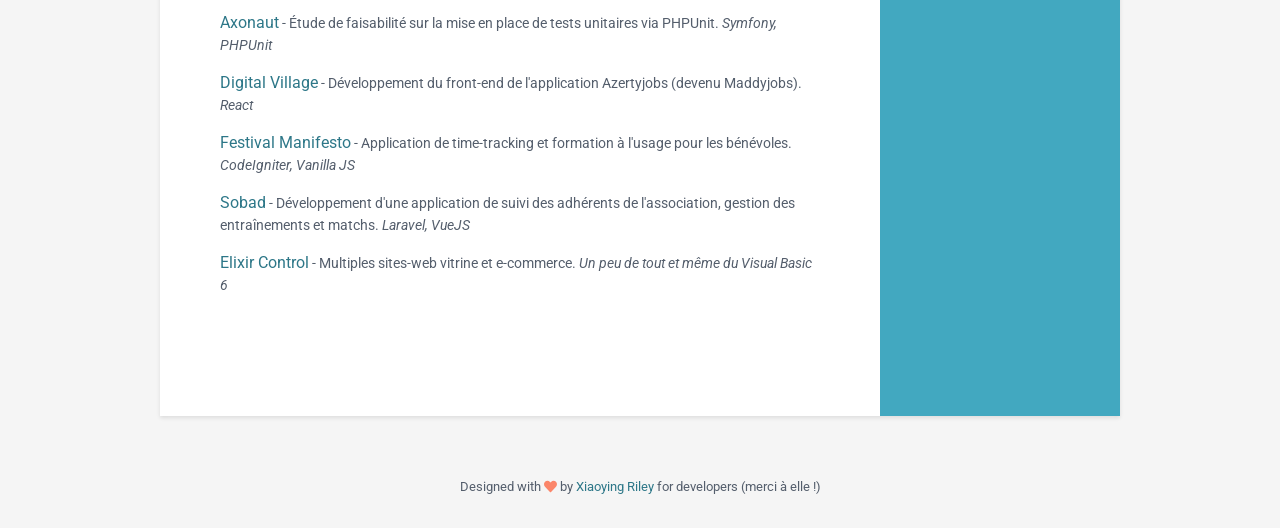
==== commit 4661d9ec: "Update" ====
--- a/index.html
+++ b/index.html
@@ -126,8 +126,7 @@
             d'un front-end performant ainsi que la réflexion UX/UI.
           </p>
           <p>Je vous fais parvenir ce CV aujourd'hui car l'offre de développeur front-end m'a particulièrement
-            intéressé,
-            étant passionné d'aéronautique. J'aimerais participer à un projet qui a du sens dans ce domaine.
+            intéressé, étant passionné par l'aviation. J'aimerais participer à un projet qui a du sens dans ce domaine.
           </p>
         </div><!--//summary-->
       </section><!--//section-->
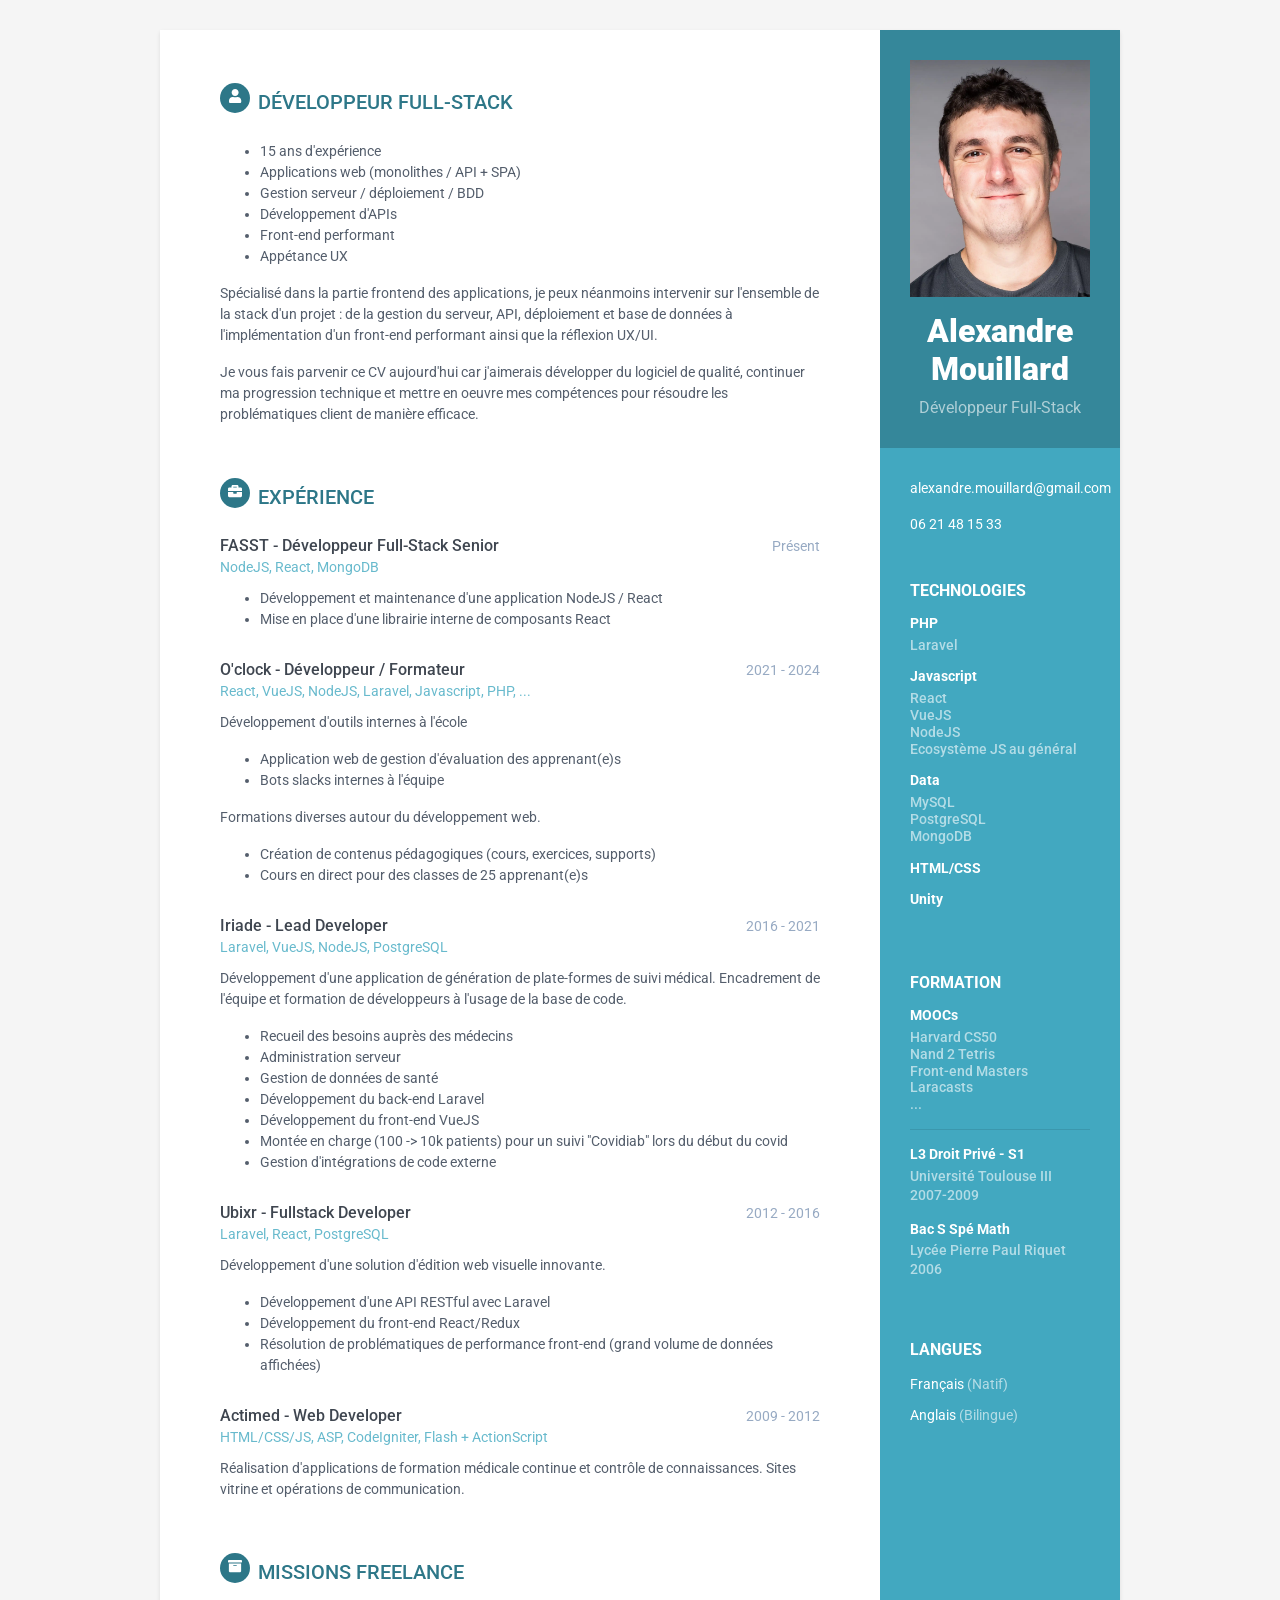
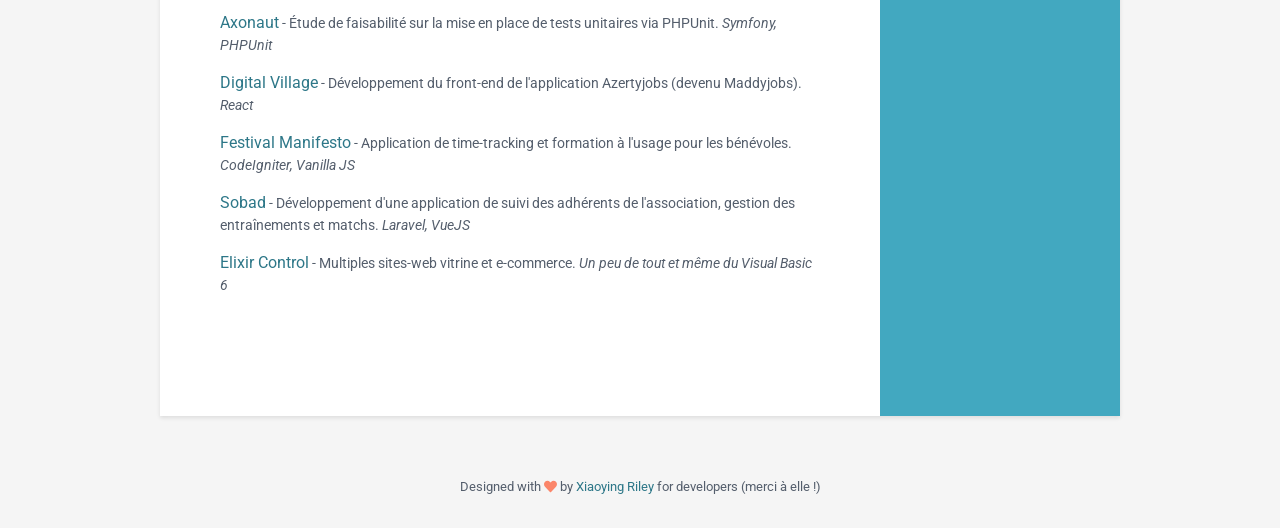
==== commit 60df63af: "Update back" ====
--- a/index.html
+++ b/index.html
@@ -125,8 +125,9 @@
             de la stack d'un projet : de la gestion du serveur, API, déploiement et base de données à l'implémentation
             d'un front-end performant ainsi que la réflexion UX/UI.
           </p>
-          <p>Je vous fais parvenir ce CV aujourd'hui car l'offre de développeur front-end m'a particulièrement
-            intéressé, étant passionné par l'aviation. J'aimerais participer à un projet qui a du sens dans ce domaine.
+          <p>Je vous fais parvenir ce CV aujourd'hui car j'aimerais développer du logiciel de qualité, continuer ma
+            progression
+            technique et mettre en oeuvre mes compétences pour résoudre les problématiques client de manière efficace.
           </p>
         </div><!--//summary-->
       </section><!--//section-->
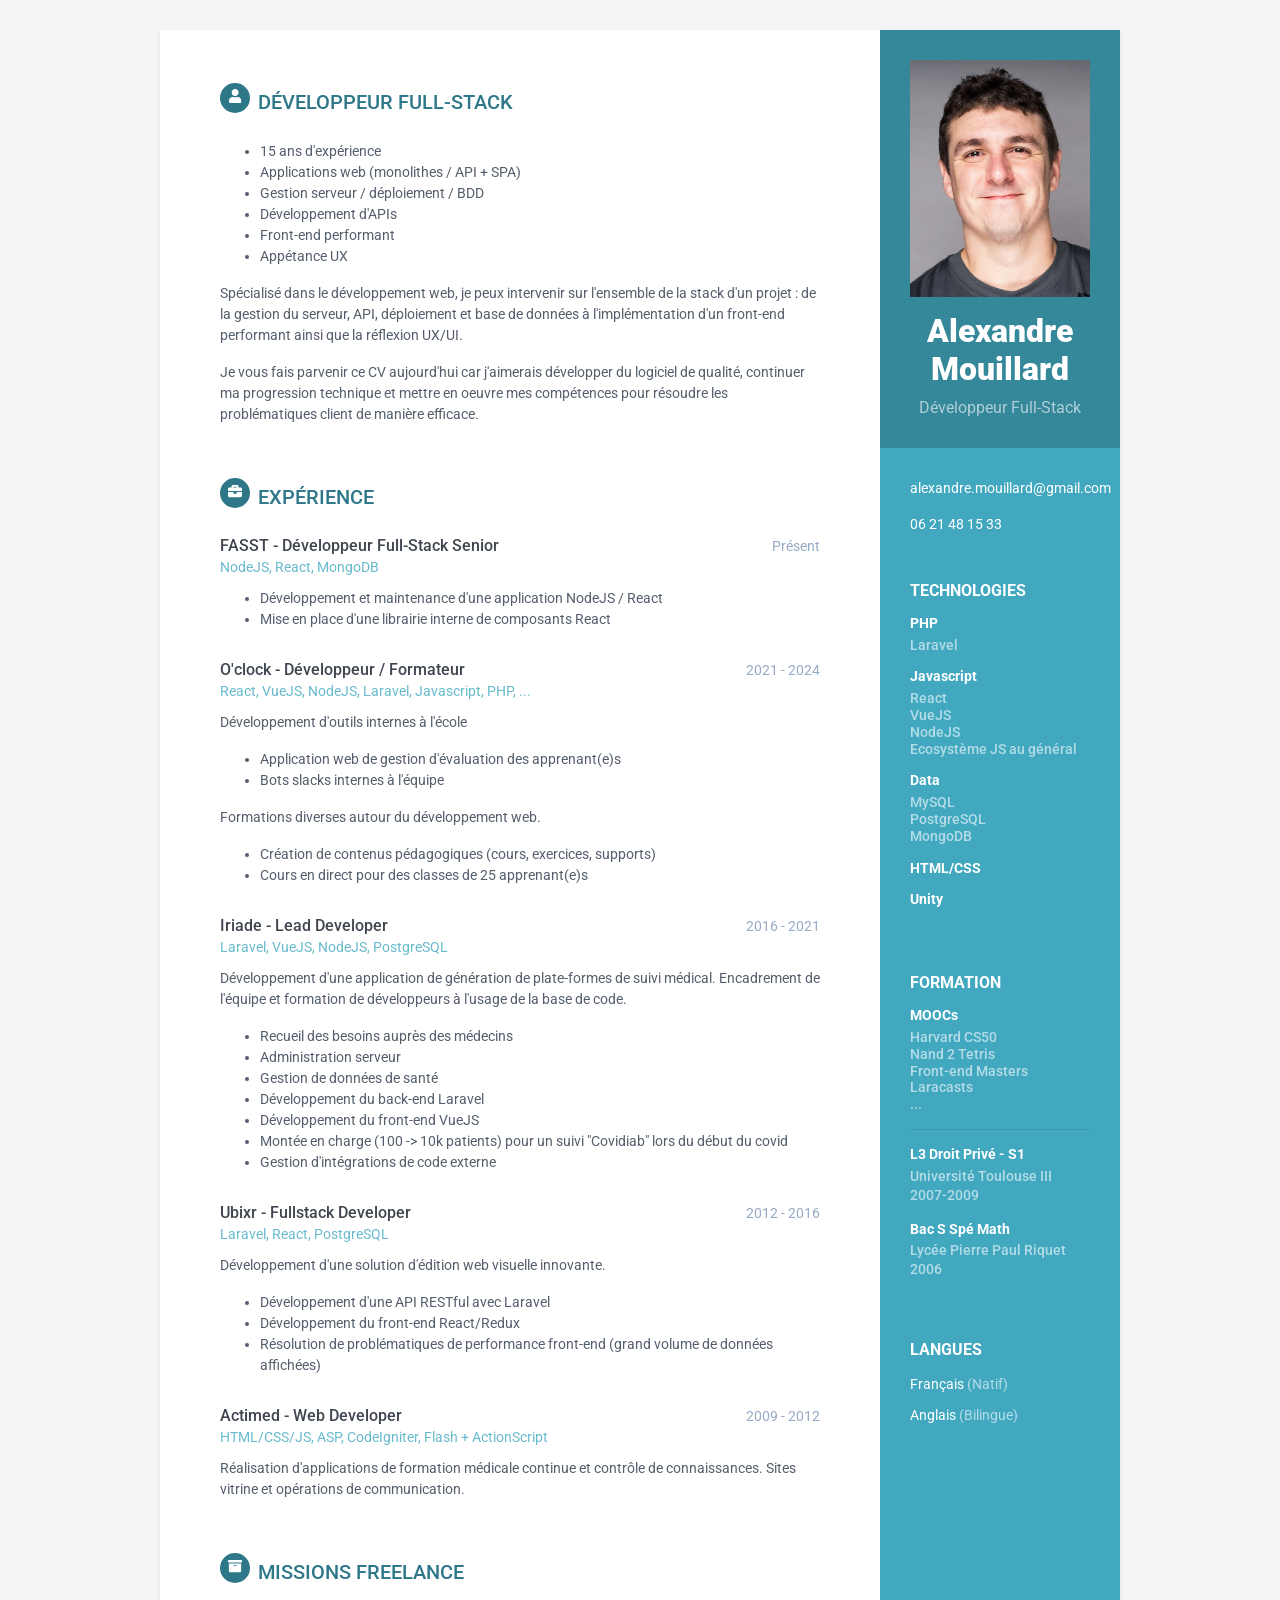
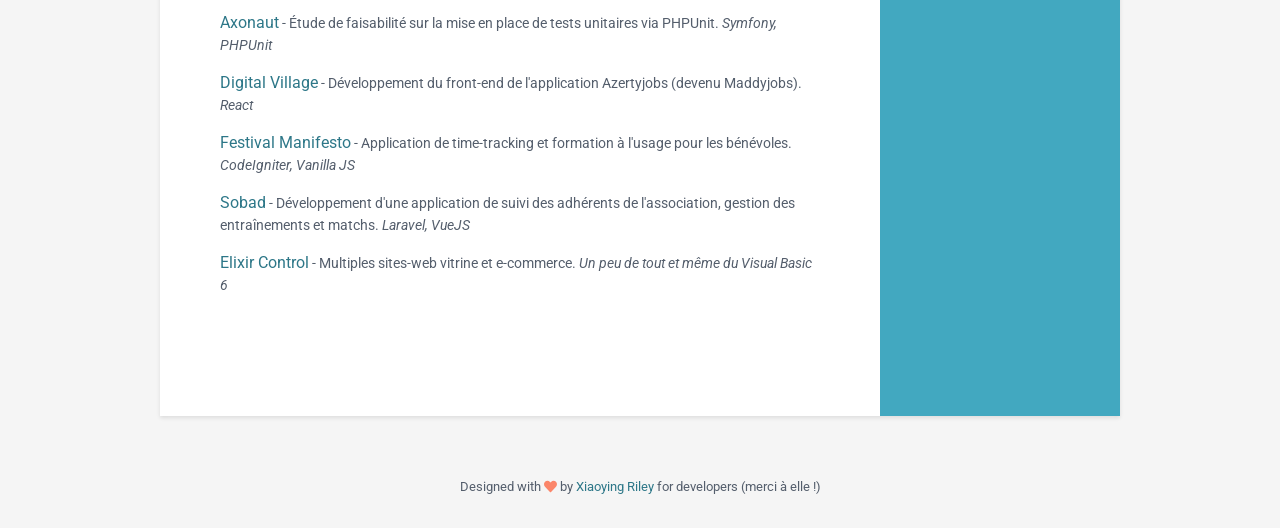
==== commit d721f6a0: "update" ====
--- a/index.html
+++ b/index.html
@@ -121,7 +121,7 @@
             <li>Appétance UX</li>
           </ul>
           <p>
-            Spécialisé dans la partie frontend des applications, je peux néanmoins intervenir sur l'ensemble
+            Spécialisé dans le développement web, je peux intervenir sur l'ensemble
             de la stack d'un projet : de la gestion du serveur, API, déploiement et base de données à l'implémentation
             d'un front-end performant ainsi que la réflexion UX/UI.
           </p>
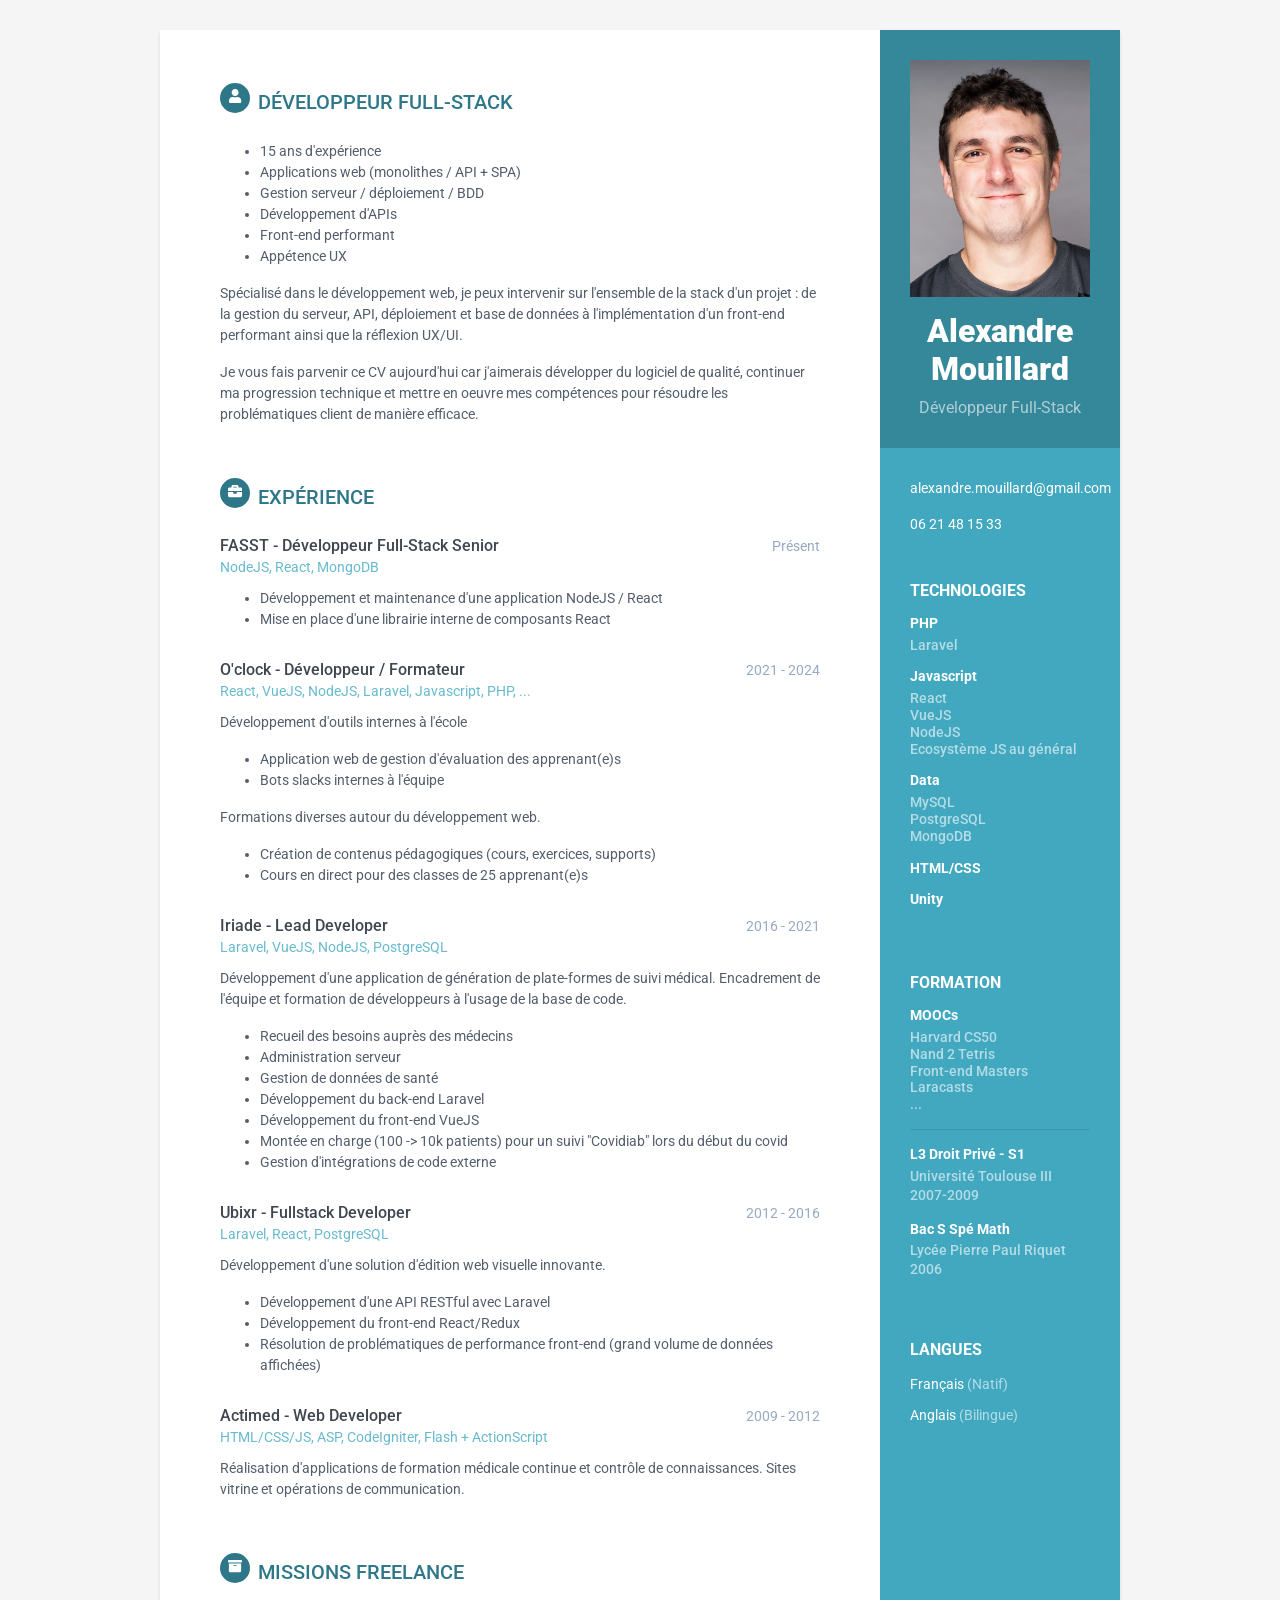
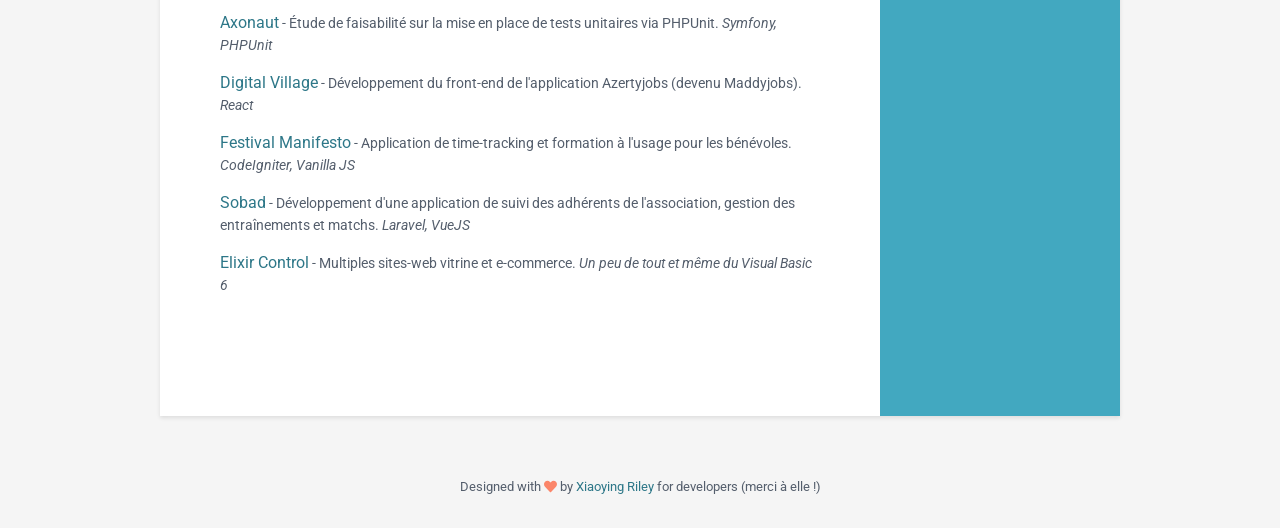
==== commit 96317d1b: "Typo" ====
--- a/index.html
+++ b/index.html
@@ -118,7 +118,7 @@
             <li>Gestion serveur / déploiement / BDD</li>
             <li>Développement d'APIs</li>
             <li>Front-end performant</li>
-            <li>Appétance UX</li>
+            <li>Appétence UX</li>
           </ul>
           <p>
             Spécialisé dans le développement web, je peux intervenir sur l'ensemble
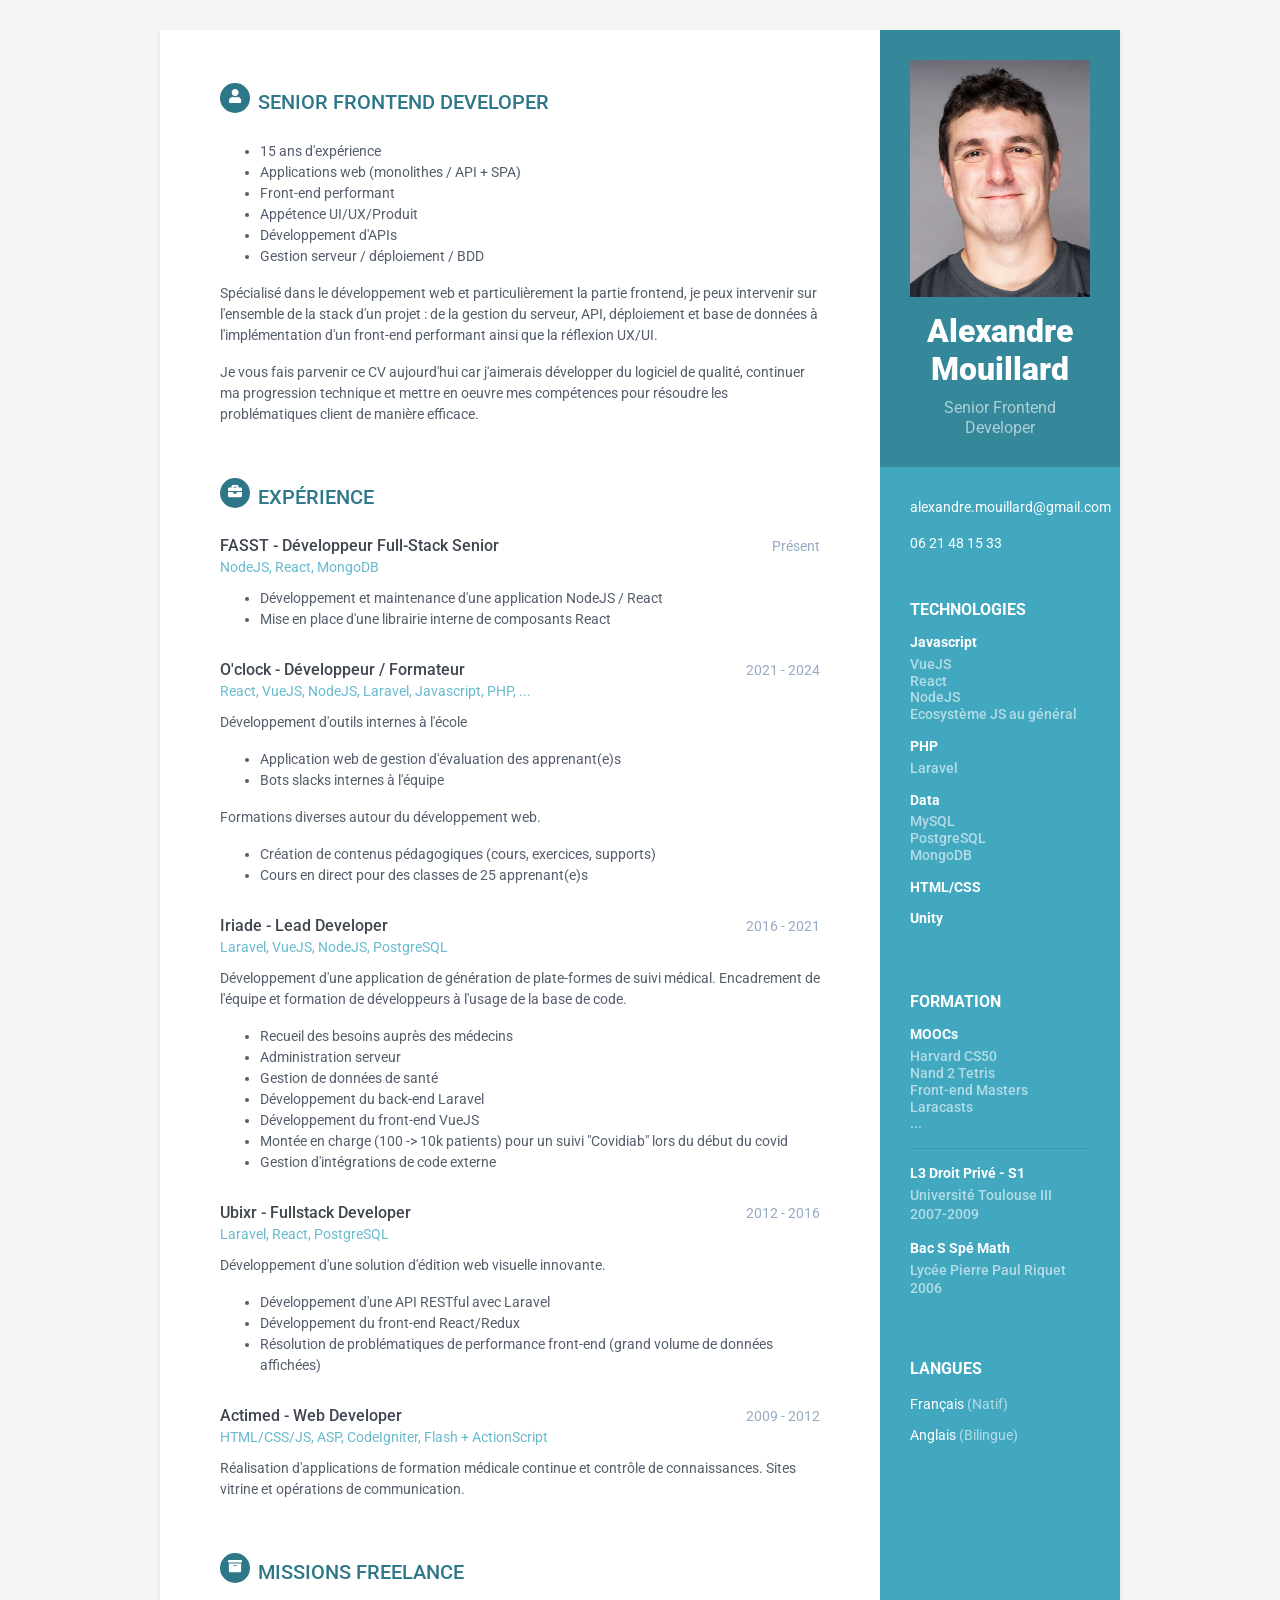
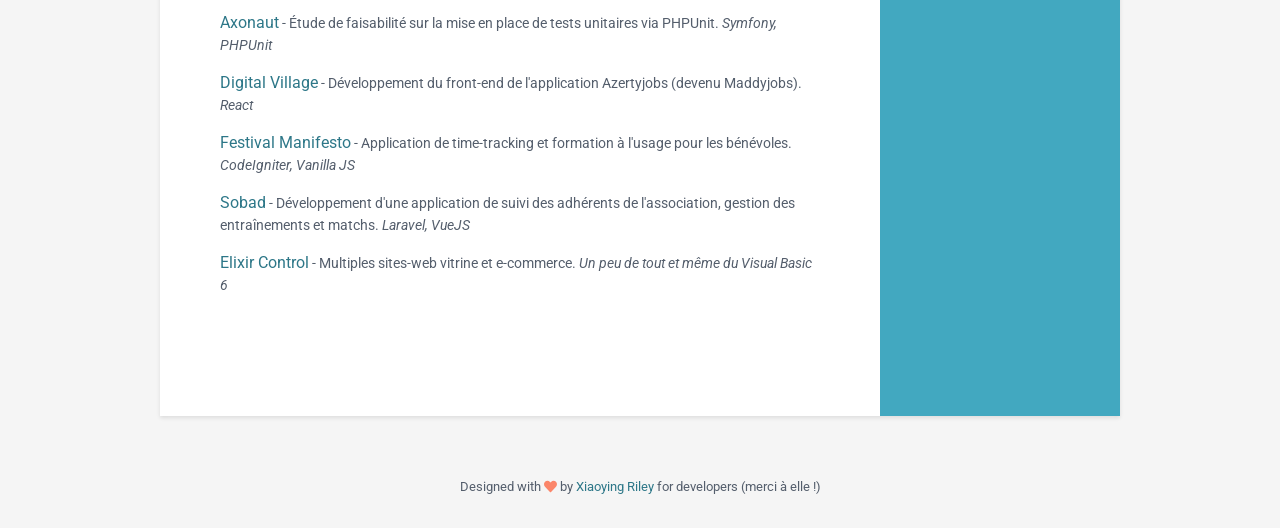
==== commit c8f732f3: "Maj" ====
--- a/index.html
+++ b/index.html
@@ -26,7 +26,7 @@
       <div class="profile-container">
         <img class="profile" src="assets/images/avatar.webp" alt="" style="max-width: 100%">
         <h1 class="name">Alexandre Mouillard</h1>
-        <h3 class="tagline">Développeur Full-Stack</h3>
+        <h3 class="tagline">Senior Frontend Developer</h3>
       </div>
 
       <div class="contact-container container-block" style="padding-bottom: 0">
@@ -43,15 +43,15 @@
       <div class="education-container container-block">
         <h2 class="container-block-title">Technologies</h2>
         <div class="item">
+          <h4 class="degree">Javascript</h4>
+          <h5 class="meta">VueJS</h5>
+          <h5 class="meta">React</h5>
+          <h5 class="meta">NodeJS</h5>
+          <h5 class="meta">Ecosystème JS au général</h5>
+        </div><!--//item-->
+        <div class="item">
           <h4 class="degree">PHP</h4>
           <h5 class="meta">Laravel</h5>
-        </div><!--//item-->
-        <div class="item">
-          <h4 class="degree">Javascript</h4>
-          <h5 class="meta">React</h5>
-          <h5 class="meta">VueJS</h5>
-          <h5 class="meta">NodeJS</h5>
-          <h5 class="meta">Ecosystème JS au général</h5>
         </div><!--//item-->
         <div class="item">
           <h4 class="degree">Data</h4>
@@ -109,22 +109,23 @@
     <div class="main-wrapper">
       <section class="section summary-section">
         <h2 class="section-title">
-          <span class="icon-holder"><i class="fas fa-user"></i></span>Développeur Full-Stack
+          <span class="icon-holder"><i class="fas fa-user"></i></span>Senior Frontend Developer
         </h2>
         <div class="summary">
           <ul>
             <li>15 ans d'expérience</li>
             <li>Applications web (monolithes / API + SPA)</li>
+            <li>Front-end performant</li>
+            <li>Appétence UI/UX/Produit</li>
+            <li>Développement d'APIs</li>
             <li>Gestion serveur / déploiement / BDD</li>
-            <li>Développement d'APIs</li>
-            <li>Front-end performant</li>
-            <li>Appétence UX</li>
           </ul>
           <p>
-            Spécialisé dans le développement web, je peux intervenir sur l'ensemble
+            Spécialisé dans le développement web et particulièrement la partie frontend, je peux intervenir sur l'ensemble
             de la stack d'un projet : de la gestion du serveur, API, déploiement et base de données à l'implémentation
             d'un front-end performant ainsi que la réflexion UX/UI.
           </p>
+          <p></p>
           <p>Je vous fais parvenir ce CV aujourd'hui car j'aimerais développer du logiciel de qualité, continuer ma
             progression
             technique et mettre en oeuvre mes compétences pour résoudre les problématiques client de manière efficace.
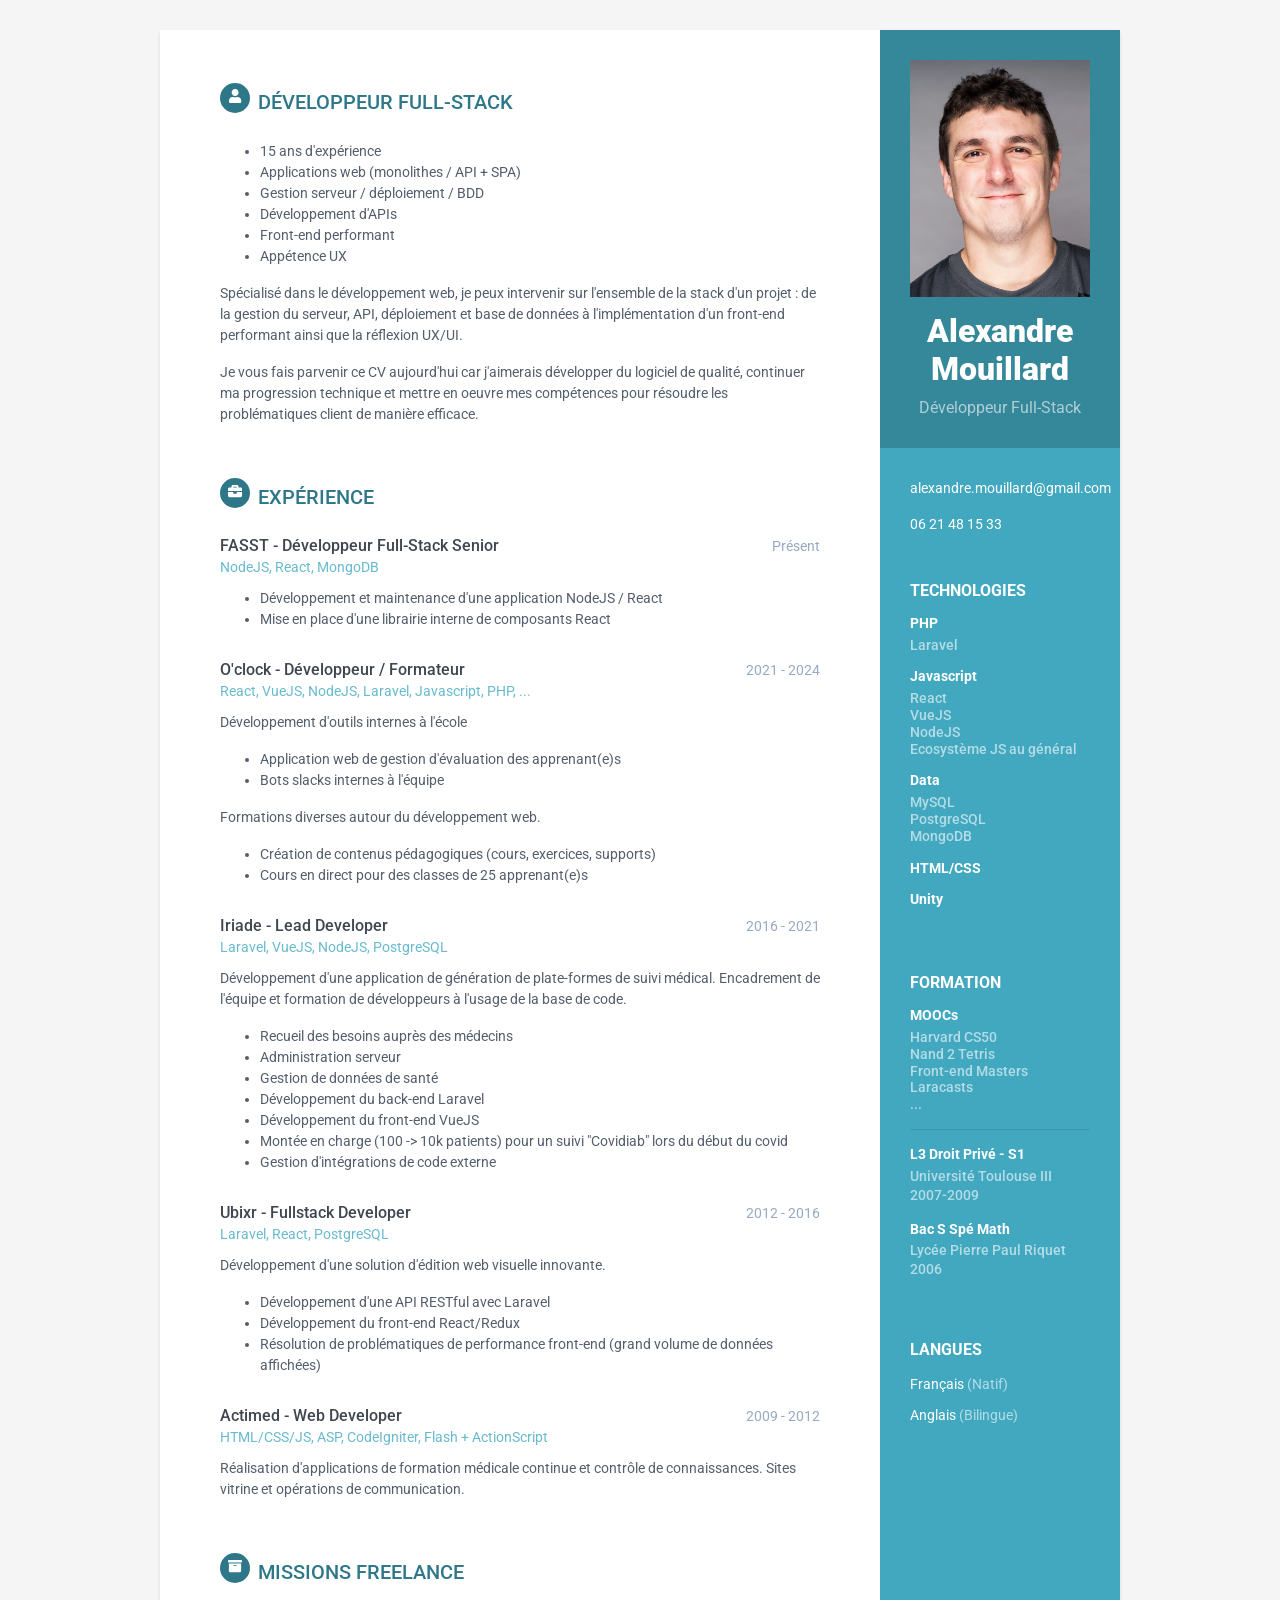
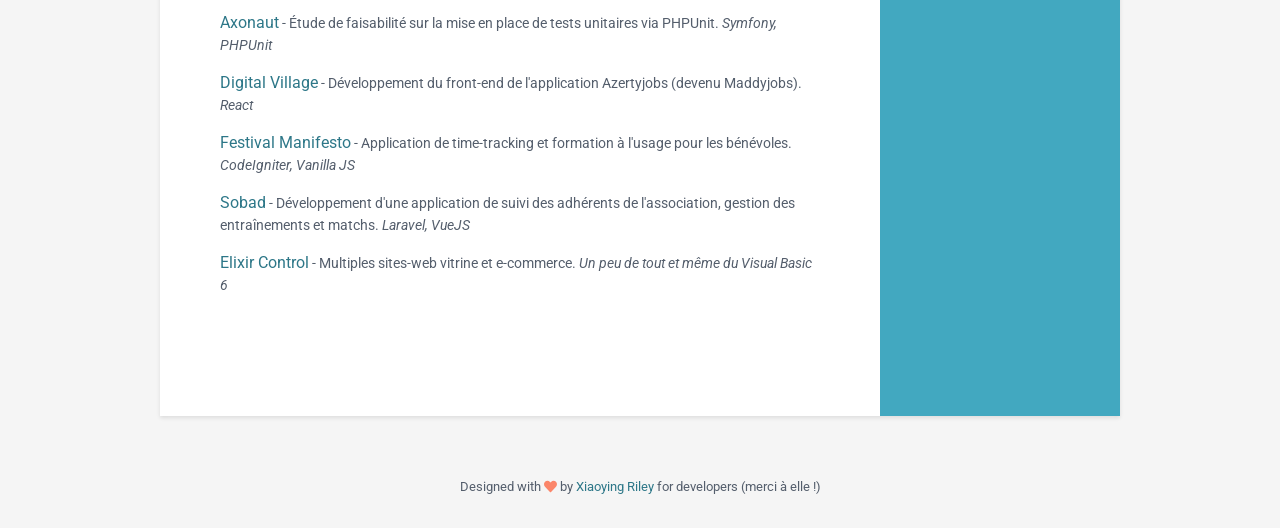
==== commit feaaef0d: "Revert "Maj" This reverts commit c8f732f39eed1898beae7cf8d4b18a1e50416b38." ====
--- a/index.html
+++ b/index.html
@@ -26,7 +26,7 @@
       <div class="profile-container">
         <img class="profile" src="assets/images/avatar.webp" alt="" style="max-width: 100%">
         <h1 class="name">Alexandre Mouillard</h1>
-        <h3 class="tagline">Senior Frontend Developer</h3>
+        <h3 class="tagline">Développeur Full-Stack</h3>
       </div>
 
       <div class="contact-container container-block" style="padding-bottom: 0">
@@ -43,15 +43,15 @@
       <div class="education-container container-block">
         <h2 class="container-block-title">Technologies</h2>
         <div class="item">
+          <h4 class="degree">PHP</h4>
+          <h5 class="meta">Laravel</h5>
+        </div><!--//item-->
+        <div class="item">
           <h4 class="degree">Javascript</h4>
+          <h5 class="meta">React</h5>
           <h5 class="meta">VueJS</h5>
-          <h5 class="meta">React</h5>
           <h5 class="meta">NodeJS</h5>
           <h5 class="meta">Ecosystème JS au général</h5>
-        </div><!--//item-->
-        <div class="item">
-          <h4 class="degree">PHP</h4>
-          <h5 class="meta">Laravel</h5>
         </div><!--//item-->
         <div class="item">
           <h4 class="degree">Data</h4>
@@ -109,23 +109,22 @@
     <div class="main-wrapper">
       <section class="section summary-section">
         <h2 class="section-title">
-          <span class="icon-holder"><i class="fas fa-user"></i></span>Senior Frontend Developer
+          <span class="icon-holder"><i class="fas fa-user"></i></span>Développeur Full-Stack
         </h2>
         <div class="summary">
           <ul>
             <li>15 ans d'expérience</li>
             <li>Applications web (monolithes / API + SPA)</li>
+            <li>Gestion serveur / déploiement / BDD</li>
+            <li>Développement d'APIs</li>
             <li>Front-end performant</li>
-            <li>Appétence UI/UX/Produit</li>
-            <li>Développement d'APIs</li>
-            <li>Gestion serveur / déploiement / BDD</li>
+            <li>Appétence UX</li>
           </ul>
           <p>
-            Spécialisé dans le développement web et particulièrement la partie frontend, je peux intervenir sur l'ensemble
+            Spécialisé dans le développement web, je peux intervenir sur l'ensemble
             de la stack d'un projet : de la gestion du serveur, API, déploiement et base de données à l'implémentation
             d'un front-end performant ainsi que la réflexion UX/UI.
           </p>
-          <p></p>
           <p>Je vous fais parvenir ce CV aujourd'hui car j'aimerais développer du logiciel de qualité, continuer ma
             progression
             technique et mettre en oeuvre mes compétences pour résoudre les problématiques client de manière efficace.
